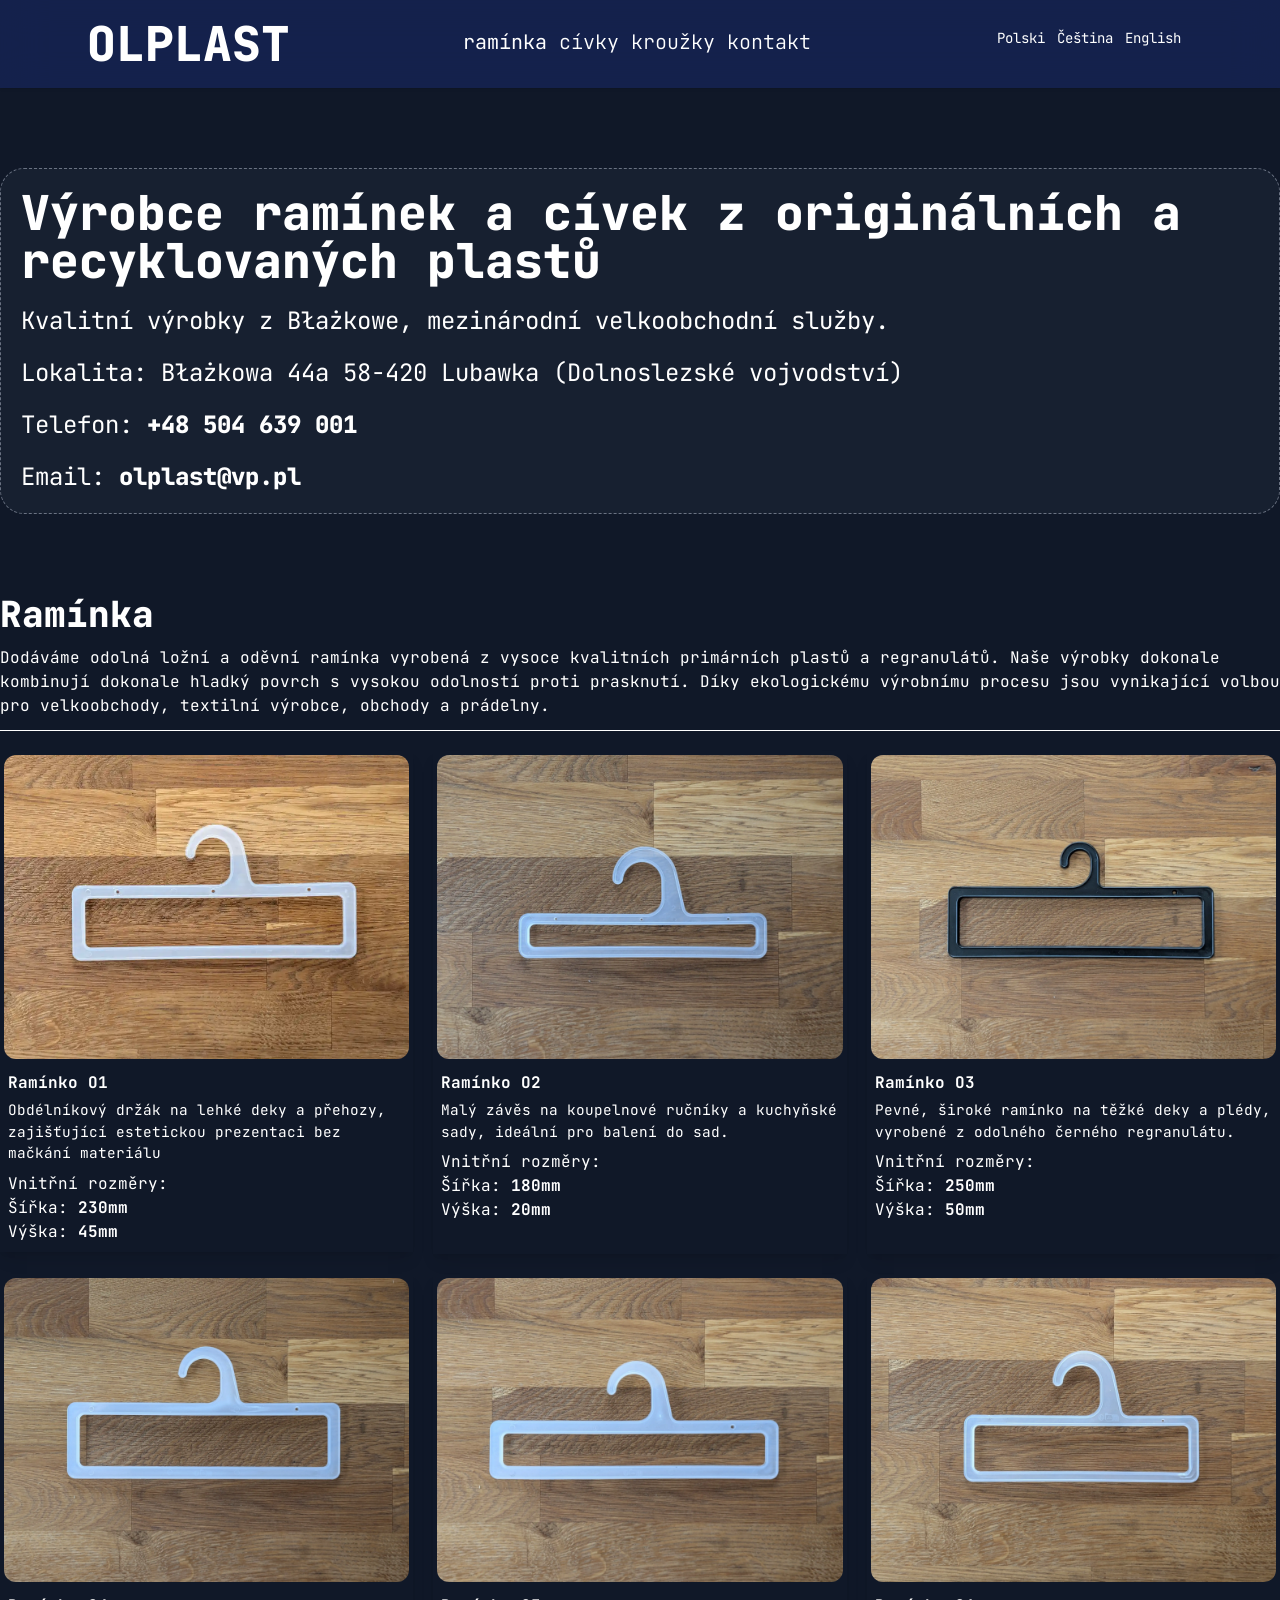
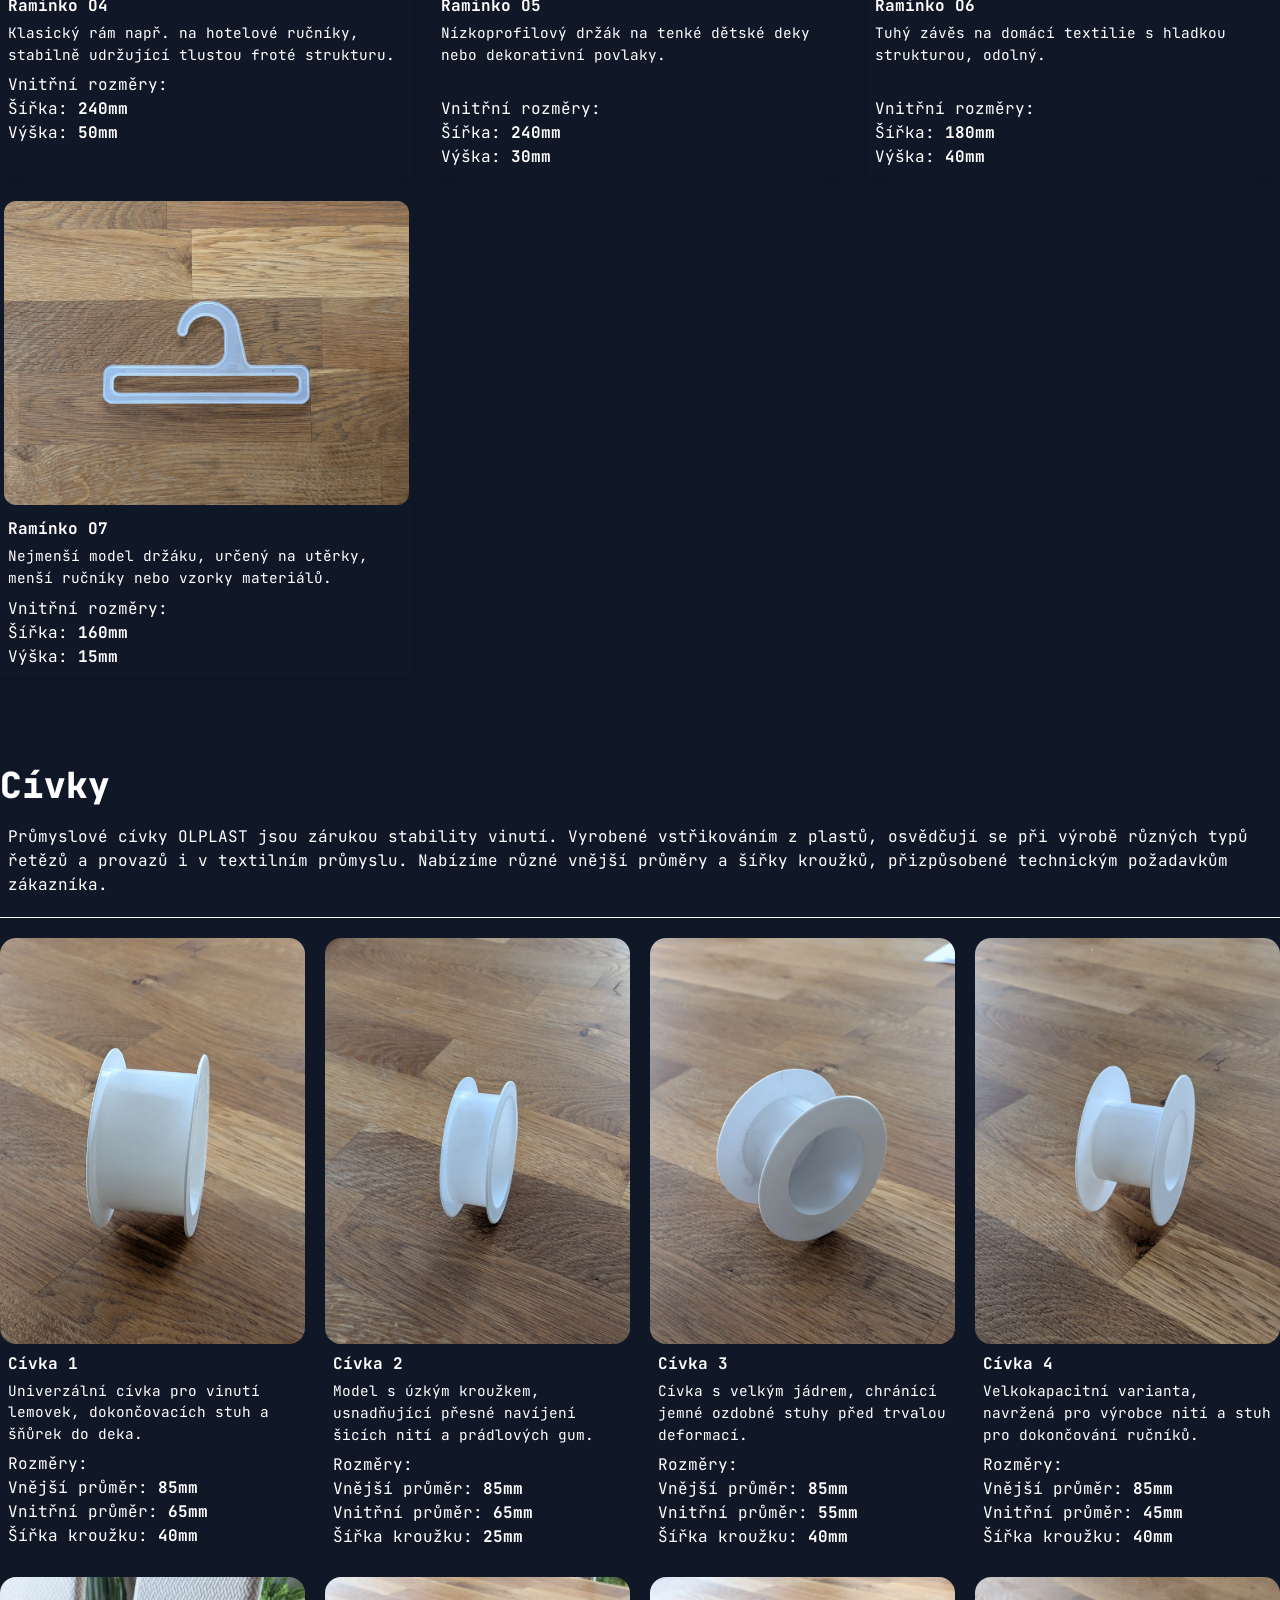
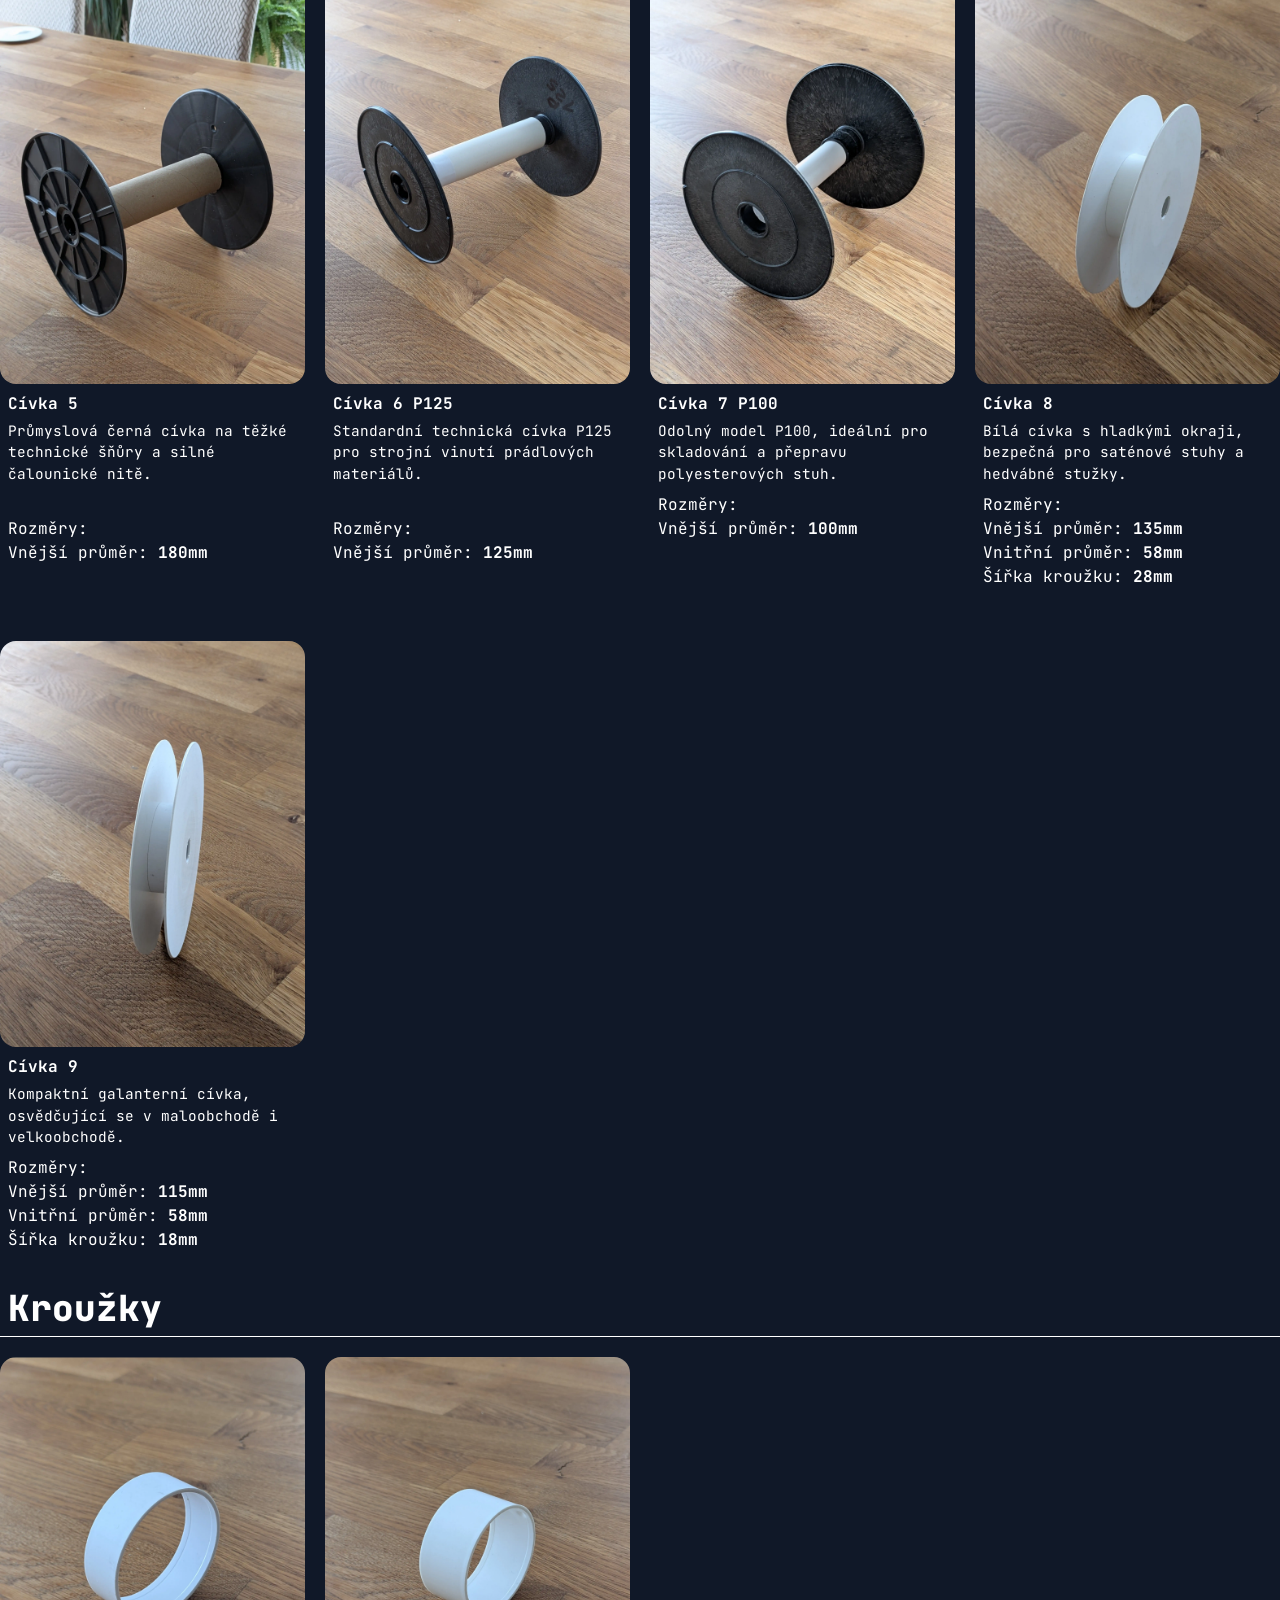
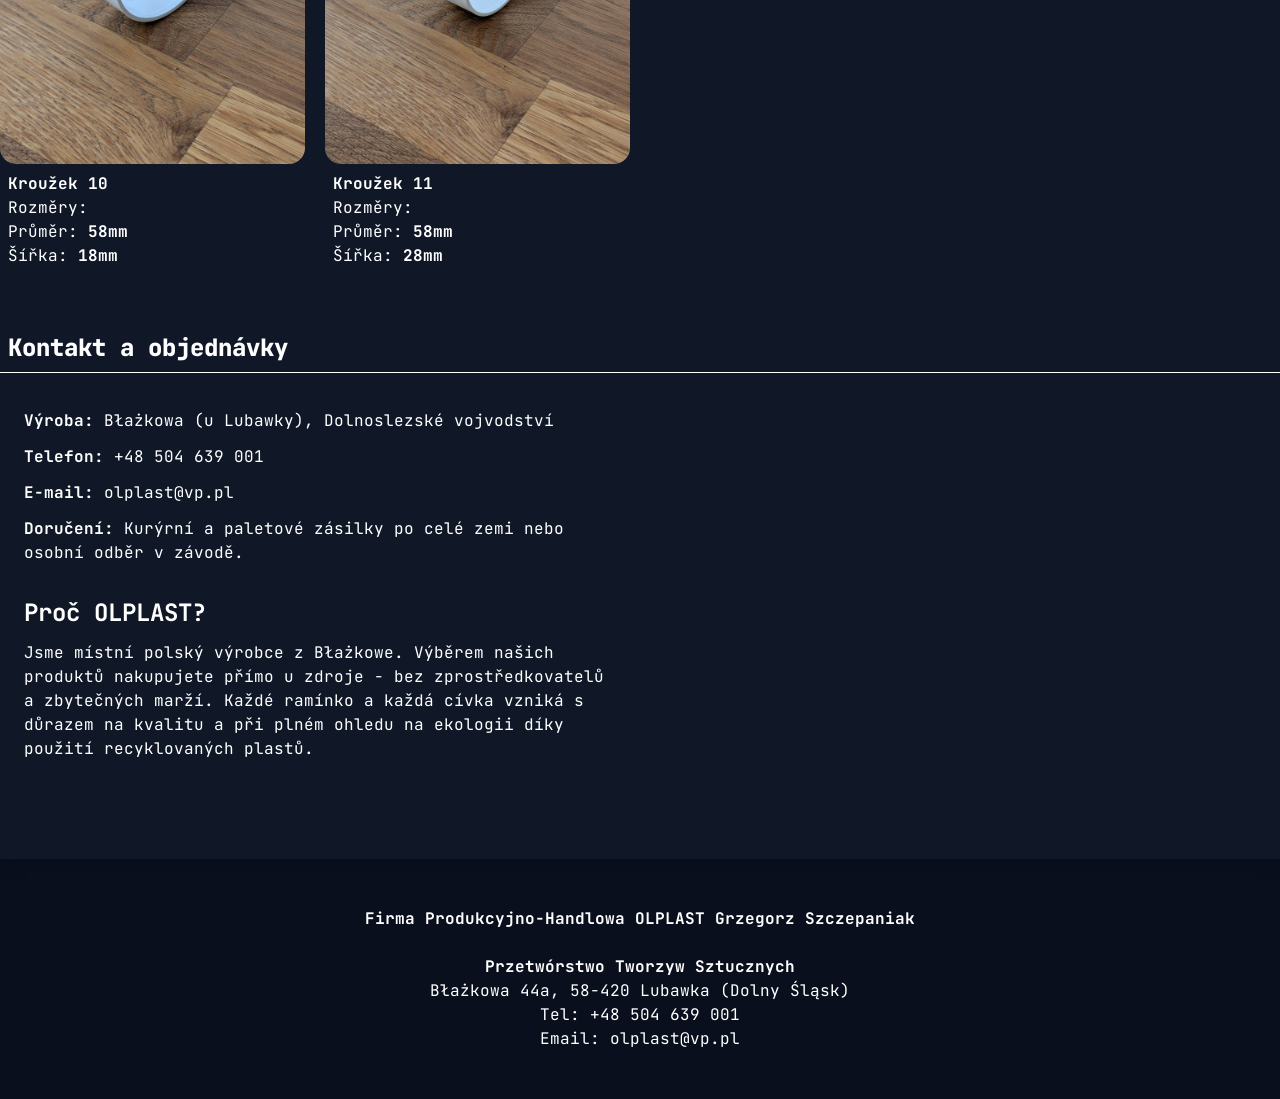
==== index_cz.html @ 8b29a461 "multilingual and redesigned index.html" ====
<!DOCTYPE html>
<html lang="cs">
<head>
    <meta charset="UTF-8">
    <meta name="viewport" content="width=device-width, initial-scale=1.0">
    <title>Výrobce ramínek a cívek - Dolní Slezsko</title>
    <link rel="icon" type="image/x-icon" href="/static/favicon.png">
    <meta name="description"
          content="Výroba ramínek a cívek z recyklovaných plastů. Závod v Błażkowé u Lubawky. Kontakt: +48 504 639 001.">
    <link rel="stylesheet" href="/output.css">
    <link rel="canonical" href="https://olplast-produkcja.pl/">
    <link rel="preconnect" href="https://fonts.googleapis.com">
    <link rel="preconnect" href="https://fonts.gstatic.com" crossorigin>
    <link rel="preconnect" href="https://fonts.googleapis.com">
    <link rel="preconnect" href="https://fonts.gstatic.com" crossorigin>
    <link href="https://fonts.googleapis.com/css2?family=JetBrains+Mono:ital,wght@0,100..800;1,100..800&display=swap" rel="stylesheet">
    <style>
        html {
            scroll-behavior: smooth;
        }
    </style>
</head>
<body class="bg-gray-900 text-white" style="font-family: 'JetBrains Mono'">

<nav class="sticky top-0 shadow bg-blue-950/80 backdrop-blur-xl px-4 sm:px-0">
    <div class="container flex flex-wrap sm:w-vw-80 mx-auto py-5 justify-start sm:justify-around">
        <a class="text-5xl font-extrabold" href="#">OLPLAST</a>
        <ul class="flex text-xl items-bottom mt-2">
            <li class="me-3">
                <a class=" text-xl hover:font-bold ease-in-out duration-300" href="#wieszaki">ramínka</a>
            </li>
            <li class="me-3">
                <a class="font-light text-xl hover:font-bold ease-in-out duration-300" href="#szpule">cívky</a>
            </li>
            <li class="me-3">
                <a class="font-light text-xl hover:font-bold ease-in-out duration-300" href="#ringi">kroužky</a>
            </li>
            <li class="me-3">
                <a class="font-light text2xl hover:font-bold ease-in-out duration-300" href="#kontakt">kontakt</a>
            </li>
        </ul>
        <ul class="flex text-sm mt-2">
            <li class="me-3">
                <a href="index.html">Polski</a>
            </li>
            <li class="me-3">
                <a href="index_cz.html">Čeština</a>
            </li>
            <li class="me-3">
                <a href="index_en.html">English</a>
            </li>
        </ul>
    </div>
</nav>
<div class="container w-vw-80 mx-auto px-4 sm:px-0">
    <div class="my-20 p-5 rounded-3xl bg-gray-800/50 border border-dashed border-gray-500">
        <header class="text-start">
            <h1 class="font-extrabold text-5xl">
                Výrobce ramínek a cívek z originálních a recyklovaných plastů
            </h1>
            <p class="mt-5 text-2xl">Kvalitní výrobky z Błażkowe, mezinárodní velkoobchodní služby.</p>
            <p class="mt-5 text-2xl">Lokalita: Błażkowa 44a 58-420 Lubawka (Dolnoslezské vojvodství)</p>
            <p class="mt-5 text-2xl">Telefon: <span class="font-extrabold">+48 504 639 001</span>  </p>
            <p class="mt-5 text-2xl">Email: <span class="font-extrabold">olplast@vp.pl</span> </p>
        </header>
    </div>

    <div class="my-5 grid gap-3">
        <h2 id="wieszaki" class="text-4xl font-extrabold"><b>Ramínka</b></h2>
        <p class="text-l">Dodáváme odolná ložní a oděvní ramínka vyrobená z vysoce kvalitních primárních plastů a regranulátů. Naše výrobky dokonale kombinují dokonale hladký povrch s vysokou odolností proti prasknutí. Díky ekologickému výrobnímu procesu jsou vynikající volbou pro velkoobchody, textilní výrobce, obchody a prádelny.</p>
        <hr>
    </div>

    <div class="grid grid-cols-1 sm:grid-cols-3 gap-5">
        <div class="col-span-1">
            <div class="card shadow-lg">
                <div class="card-body">
                    <img src="static/o1.webp" class="rounded-2xl p-1" alt="Plastové ramínko O1 - výrobce OLPLAST"
                         style="width: 100%;">
                    <div class="p-2">
                        <b class="fs-3">Ramínko O1</b>
                        <p class="mt-1 mb-2 text-secondary" style="font-size: 0.9rem;">Obdélníkový držák na lehké deky a přehozy, zajišťující estetickou prezentaci bez mačkání materiálu</p>
                        <p>
                            Vnitřní rozměry:<br>
                            Šířka: <b>230mm</b><br>
                            Výška: <b>45mm</b>
                        </p>
                    </div>
                </div>
            </div>
        </div>

        <div class="card shadow-lg col-span-1">
            <div class="card-body">
                <img src="static/o2.webp" class="rounded-2xl p-1" alt="Plastové ramínko O2 - výrobce OLPLAST"
                     style="width: 100%;">
                <div class="p-2">
                    <b class="fs-3">Ramínko O2</b>
                    <p class="mt-1 mb-2 text-secondary" style="font-size: 0.9rem;">Malý závěs na koupelnové ručníky a kuchyňské sady, ideální pro balení do sad.</p>
                    <p>
                        Vnitřní rozměry:<br>
                        Šířka: <b>180mm</b><br>
                        Výška: <b>20mm</b>
                    </p>
                </div>
            </div>
        </div>

        <div class="card shadow-lg col-span-1">
            <div class="card-body">
                <img src="static/o3.webp" class="rounded-2xl p-1" alt="Plastové ramínko O3 - výrobce OLPLAST"
                     style="width: 100%;">
                <div class="p-2">
                    <b class="fs-3">Ramínko O3</b>
                    <p class="mt-1 mb-2 text-secondary" style="font-size: 0.9rem;">Pevné, široké ramínko na těžké deky a plédy, vyrobené z odolného černého regranulátu.</p>
                    <p>
                        Vnitřní rozměry:<br>
                        Šířka: <b>250mm</b><br>
                        Výška: <b>50mm</b><br>
                        <br>
                    </p>
                </div>
            </div>
        </div>

        <div class="card shadow-lg col-span-1">
            <div class="card-body">
                <img src="static/o4.webp" class="rounded-2xl p-1" alt="Plastové ramínko O4 - výrobce OLPLAST"
                     style="width: 100%;">
                <div class="p-2">
                    <b class="fs-3">Ramínko O4</b>
                    <p class="mt-1 mb-2 text-secondary" style="font-size: 0.9rem;">Klasický rám např. na hotelové ručníky, stabilně udržující tlustou froté strukturu.</p>
                    <p>
                        Vnitřní rozměry:<br>
                        Šířka: <b>240mm</b><br>
                        Výška: <b>50mm</b><br>
                        <br>
                    </p>
                </div>
            </div>
        </div>

        <div class="card shadow-lg col-span-1">
            <div class="card-body">
                <img src="static/o5.webp" class="rounded-2xl p-1" alt="Plastové ramínko O5 - výrobce OLPLAST"
                     style="width: 100%;">
                <div class="p-2">
                    <b class="fs-3">Ramínko O5</b>
                    <p class="mt-1 mb-2 text-secondary" style="font-size: 0.9rem;">Nízkoprofilový držák na tenké dětské deky nebo dekorativní povlaky.</p> <br>
                    <p>
                        Vnitřní rozměry:<br>
                        Šířka: <b>240mm</b><br>
                        Výška: <b>30mm</b>
                    </p>
                </div>
            </div>
        </div>

        <div class="card shadow-lg col-span-1">
            <div class="card-body">
                <img src="static/o6.webp" class="rounded-2xl p-1" alt="Plastové ramínko O6 - výrobce OLPLAST"
                     style="width: 100%;">
                <div class="p-2">
                    <b class="fs-3">Ramínko O6</b>
                    <p class="mt-1 mb-2 text-secondary" style="font-size: 0.9rem;">Tuhý závěs na domácí textilie s hladkou strukturou, odolný.</p> <br>
                    <p>
                        Vnitřní rozměry:<br>
                        Šířka: <b>180mm</b><br>
                        Výška: <b>40mm</b>
                    </p>
                </div>
            </div>
        </div>

        <div class="card shadow-lg col-span-1">
            <div class="card-body">
                <img src="static/o7.webp" class="rounded-2xl p-1" alt="Plastové ramínko O7 - výrobce OLPLAST"
                     style="width: 100%;">
                <div class="p-2">
                    <b class="fs-3">Ramínko O7</b>
                    <p class="mt-1 mb-2 text-secondary" style="font-size: 0.9rem;">Nejmenší model držáku, určený na utěrky, menší ručníky nebo vzorky materiálů. <br></p>
                    <p>
                        Vnitřní rozměry:<br>
                        Šířka: <b>160mm</b><br>
                        Výška: <b>15mm</b>
                    </p>
                </div>
            </div>
        </div>
    </div>

    <div class="mt-22 grid gap-3">
        <h2 id="szpule" class="text-4xl font-extrabold"><b>Cívky</b></h2>
        <p class="p-2 fs-5">Průmyslové cívky OLPLAST jsou zárukou stability vinutí. Vyrobené vstřikováním z plastů, osvědčují se při výrobě různých typů řetězů a provazů i v textilním průmyslu. Nabízíme různé vnější průměry a šířky kroužků, přizpůsobené technickým požadavkům zákazníka.</p>
        <hr>
    </div>

    <div class="grid gap-5 grid-cols-1 sm:grid-cols-4 mt-5">

        <div class="col-span-1">
            <div class="card">
                <div class="card-body">
                    <div class="flex rounded-2xl overflow-scroll">

                        <img src="static/sz11.webp"
                             alt="Průmyslová plastová cívka 65mm - Dolní Slezsko">

                        <img src="static/sz12.webp"
                             alt="Průmyslová plastová cívka 65mm - Dolní Slezsko">

                    </div>
                    <div class="p-2">
                        <b class="fs-3">Cívka 1</b>
                        <p class="mt-1 mb-2 text-secondary" style="font-size: 0.9rem;">Univerzální cívka pro vinutí lemovek, dokončovacích stuh a šňůrek do deka. <br></p>
                        <p>
                            Rozměry:<br>
                            Vnější průměr: <b>85mm</b><br>
                            Vnitřní průměr: <b>65mm</b><br>
                            Šířka kroužku: <b>40mm</b>
                        </p>
                    </div>
                </div>
            </div>
        </div>
        <div class="col-span-1">
            <div class="card">
                <div class="flex overflow-scroll rounded-2xl">
                    <img src="static/sz21.webp"
                         alt="Průmyslová plastová cívka 65mm - Dolní Slezsko">

                    <img src="static/sz22.webp"
                         alt="Průmyslová plastová cívka 65mm - Dolní Slezsko">
                </div>
                <div class="p-2">
                    <b class="fs-3">Cívka 2</b>
                    <p class="mt-1 mb-2 text-secondary" style="font-size: 0.9rem;">Model s úzkým kroužkem, usnadňující přesné navíjení šicích nití a prádlových gum. <br></p>
                    <p>
                        Rozměry:<br>
                        Vnější průměr: <b>85mm</b><br>
                        Vnitřní průměr: <b>65mm</b><br>
                        Šířka kroužku: <b>25mm</b>
                    </p>
                </div>
            </div>
        </div>
        <div class="col-span-1">
            <div class="flex rounded-2xl overflow-scroll">
                <img src="static/sz31.webp"
                     alt="Průmyslová plastová cívka 55mm - Dolní Slezsko">

                <img src="static/sz32.webp"
                     alt="Průmyslová plastová cívka 55mm - Dolní Slezsko">
            </div>
            <div class="p-2">
                <b class="fs-3">Cívka 3</b>
                <p class="mt-1 mb-2 text-secondary" style="font-size: 0.9rem;">Cívka s velkým jádrem, chránící jemné ozdobné stuhy před trvalou deformací. <br></p>
                <p>
                    Rozměry:<br>
                    Vnější průměr: <b>85mm</b><br>
                    Vnitřní průměr: <b>55mm</b><br>
                    Šířka kroužku: <b>40mm</b>
                </p>
            </div>
        </div>
        <div class="col-span-1">
            <div class="flex overflow-hidden rounded-2xl">
                <img src="static/sz41.webp"
                     alt="Průmyslová plastová cívka 45mm - Dolní Slezsko">

                <img src="static/sz42.webp"
                     alt="Průmyslová plastová cívka 45mm - Dolní Slezsko">
            </div>

            <div class="p-2">
                <b class="fs-3">Cívka 4</b>
                <p class="mt-1 mb-2 text-secondary" style="font-size: 0.9rem;">Velkokapacitní varianta, navržená pro výrobce nití a stuh pro dokončování ručníků.</p>
                <p>
                    Rozměry:<br>
                    Vnější průměr: <b>85mm</b><br>
                    Vnitřní průměr: <b>45mm</b><br>
                    Šířka kroužku: <b>40mm</b>
                </p>
            </div>
        </div>
        <div class="col-span-1">
            <div class="flex overflow-scroll rounded-2xl">
                <img src="static/sz51.webp" class="d-block w-100 rounded-2"
                     alt="Průmyslová plastová cívka 180mm - Dolní Slezsko">

                <img src="static/sz52.webp" class="d-block w-100 rounded-2"
                     alt="Průmyslová plastová cívka 180mm - Dolní Slezsko">
            </div>

            <div class="p-2">
                <b class="fs-3">Cívka 5</b>
                <p class="mt-1 mb-2 text-secondary" style="font-size: 0.9rem;">Průmyslová černá cívka na těžké technické šňůry a silné čalounické nitě. <br></p> <br>
                <p>
                    Rozměry:<br>
                    Vnější průměr: <b>180mm</b><br>
                    <br><br>
                </p>
            </div>
        </div>
        <div class="col-span-1">
            <div class="flex overflow-hidden rounded-2xl">
                <img src="static/sz61.webp" class="d-block w-100 rounded-2"
                     alt="Průmyslová plastová cívka 125mm - Dolní Slezsko">

                <img src="static/sz62.webp" class="d-block w-100 rounded-2"
                     alt="Průmyslová plastová cívka 125mm - Dolní Slezsko">
            </div>

            <div class="p-2">
                <b class="fs-3">Cívka 6 P125</b>
                <p class="mt-1 mb-2 text-secondary" style="font-size: 0.9rem;">Standardní technická cívka P125 pro strojní vinutí prádlových materiálů. <br></p> <br>
                <p>
                    Rozměry:<br>
                    Vnější průměr: <b>125mm</b><br>
                    <br><br>
                </p>
            </div>
        </div>
        <div class="col-span-1">


            <div class="flex overflow-scroll rounded-2xl">
                <img src="static/sz71.webp" class="d-block w-100 rounded-2"
                     alt="Průmyslová plastová cívka 100mm - Dolní Slezsko">

                <img src="static/sz72.webp" class="d-block w-100 rounded-2"
                     alt="Průmyslová plastová cívka 100mm - Dolní Slezsko">
            </div>

            <div class="p-2">
                <b class="fs-3">Cívka 7 P100</b>
                <p class="mt-1 mb-2 text-secondary" style="font-size: 0.9rem;">Odolný model P100, ideální pro skladování a přepravu polyesterových stuh. <br></p>
                <p>
                    Rozměry:<br>
                    Vnější průměr: <b>100mm</b><br>
                    <br><br>
                </p>
            </div>
        </div>
        <div class="col-span-1">
            <div class="flex overflow-scroll rounded-2xl">
                <img src="static/sz81.webp" class="d-block w-100 rounded-2"
                     alt="Průmyslová plastová cívka 58mm - Dolní Slezsko">

                <img src="static/sz82.webp" class="d-block w-100 rounded-2"
                     alt="Průmyslová plastová cívka 58mm - Dolní Slezsko">
            </div>
            <div class="p-2">
                <b class="fs-3">Cívka 8</b>
                <p class="mt-1 mb-2 text-secondary" style="font-size: 0.9rem;">Bílá cívka s hladkými okraji, bezpečná pro saténové stuhy a hedvábné stužky. <br></p>
                <p>
                    Rozměry:<br>
                    Vnější průměr: <b>135mm</b><br>
                    Vnitřní průměr: <b>58mm</b><br>
                    Šířka kroužku: <b>28mm</b>
                </p>
            </div>
        </div>
        <div class="col-span-1">
            <div class="flex overflow-scroll rounded-2xl">
                <img src="static/sz91.webp"
                     alt="Průmyslová plastová cívka 58mm - Dolní Slezsko">
                <img src="static/sz92.webp"
                     alt="Průmyslová plastová cívka 58mm - Dolní Slezsko">
            </div>
            <div class="p-2">
                <b class="fs-3">Cívka 9</b>
                <p class="mt-1 mb-2 text-secondary" style="font-size: 0.9rem;">Kompaktní galanterní cívka, osvědčující se v maloobchodě i velkoobchodě. <br></p>
                <p>
                    Rozměry:<br>
                    Vnější průměr: <b>115mm</b><br>
                    Vnitřní průměr: <b>58mm</b><br>
                    Šířka kroužku: <b>18mm</b>
                </p>
            </div>
        </div>
    </div>


    <div>
        <h2 id="ringi" class="mt-5 text-4xl font-bold p-2"><b>Kroužky</b></h2>
        <hr>
    </div>
    <div class="grid grid-cols-1 sm:grid-cols-4 gap-5 mt-5">
        <div class="col-span-1">

            <div class="flex overflow-scroll rounded-2xl">
                <img src="static/r101.webp" class="d-block w-100 rounded-2"
                     alt="Kroužek na cívku 58mm - OLPLAST">

                <img src="static/r102.webp" class="d-block w-100 rounded-2"
                     alt="Kroužek na cívku 58mm - OLPLAST">
            </div>
            <div class="p-2">
                <b class="fs-3">Kroužek 10</b>
                <p>
                    Rozměry:<br>
                    Průměr: <b>58mm</b><br>
                    Šířka: <b>18mm</b><br>
                </p>
            </div>

        </div>
        <div class="col-span-1">
            <div class="flex overflow-scroll rounded-2xl">
                <img src="static/r111.webp" class="d-block w-100 rounded-2"
                     alt="Kroužek na cívku 58mm - OLPLAST">

                <img src="static/r112.webp" class="d-block w-100 rounded-2"
                     alt="Kroužek na cívku 58mm - OLPLAST">
            </div>

            <div class="p-2">
                <b class="fs-3">Kroužek 11</b>
                <p>
                    Rozměry:<br>
                    Průměr: <b>58mm</b><br>
                    Šířka: <b>28mm</b><br>
                </p>
            </div>
        </div>
    </div>
</div>

</div>

</div>
</div>
<div class="container w-vw-80 mx-auto px-4 sm:px-0">
    <h2 id="kontakt" class="font-bold text-2xl p-2 mt-12"><b>Kontakt a objednávky</b></h2>
    <hr>
    <div class="card shadow-lg rounded-4 mt-3">
        <div class="card-body">
            <div class="grid grid-cols-2">
                <div class="col-span-2 sm:col-span-1 p-3">
                    <div id="kontakt" class="p-3 rounded grid gap-3">
                        <p><b>Výroba:</b> Błażkowa (u Lubawky), Dolnoslezské vojvodství</p>
                        <p><b>Telefon:</b> +48 504 639 001</p>
                        <p><b>E-mail:</b> olplast@vp.pl</p>
                        <p><b>Doručení:</b> Kurýrní a paletové zásilky po celé zemi nebo osobní odběr v závodě.</p>

                        <h3 class="font-bold text-2xl mt-5">Proč OLPLAST?</h3>
                        <p>Jsme místní polský výrobce z Błażkowe. Výběrem našich produktů nakupujete přímo u zdroje - bez zprostředkovatelů a zbytečných marží. Každé ramínko a každá cívka vzniká s důrazem na kvalitu a při plném ohledu na ekologii díky použití recyklovaných plastů.</p>
                    </div>
                </div>
                <div class="justify-center col-span-2 sm:col-span-1 p-3">
                    <iframe class="rounded-3xl p-3" style="max-width: 100%;"
                            src="https://www.google.com/maps/embed?pb=!1m18!1m12!1m3!1d2524.772169781466!2d15.984154277324505!3d50.74271437164955!2m3!1f0!2f0!3f0!3m2!1i1024!2i768!4f13.1!3m3!1m2!1s0x470ef1cf06047cdf%3A0x966005f451457cb5!2sOlplast!5e0!3m2!1spl!2spl!4v1776193102967!5m2!1spl!2spl"
                            width="600" height="450" style="border:0;" allowfullscreen="" loading="lazy"
                            referrerpolicy="no-referrer-when-downgrade"></iframe>
                </div>
            </div>
        </div>
    </div>
</div>
<footer class="justify-content-center text-center p-12 bg-gray-950/50">
    <p><strong>Firma Produkcyjno-Handlowa OLPLAST Grzegorz Szczepaniak<br> <br>Przetwórstwo Tworzyw Sztucznych</strong>
    </p>
    <p>Błażkowa 44a, 58-420 Lubawka (Dolny Śląsk)</p>
    <p>Tel: +48 504 639 001</p>
    <p>Email: olplast@vp.pl</p>
</footer>
</div>
</div>

<script src="https://cdn.jsdelivr.net/npm/bootstrap@5.3.8/dist/js/bootstrap.bundle.min.js"
        integrity="sha384-FKyoEForCGlyvwx9Hj09JcYn3nv7wiPVlz7YYwJrWVcXK/BmnVDxM+D2scQbITxI"
        crossorigin="anonymous"></script>
</body>
</html>
---- output.css ----
/*! tailwindcss v4.3.3 | MIT License | https://tailwindcss.com */
@layer properties;
@layer theme, base, components, utilities;
@layer theme {
  :root, :host {
    --font-sans: -apple-system, BlinkMacSystemFont, "Segoe UI", Roboto, "Helvetica Neue",
      "Noto Sans", Arial, sans-serif, "Apple Color Emoji", "Segoe UI Emoji",
      "Segoe UI Symbol", "Noto Color Emoji";
    --font-mono: ui-monospace, SFMono-Regular, Menlo, Monaco, Consolas, "Liberation Mono",
      "Courier New", monospace;
    --color-green-500: oklch(72.3% 0.219 149.579);
    --color-emerald-500: oklch(69.6% 0.17 162.48);
    --color-emerald-900: oklch(37.8% 0.077 168.94);
    --color-teal-500: oklch(70.4% 0.14 182.503);
    --color-cyan-500: oklch(71.5% 0.143 215.221);
    --color-blue-600: oklch(54.6% 0.245 262.881);
    --color-blue-800: oklch(42.4% 0.199 265.638);
    --color-blue-900: oklch(37.9% 0.146 265.522);
    --color-blue-950: oklch(28.2% 0.091 267.935);
    --color-indigo-800: oklch(39.8% 0.195 277.366);
    --color-indigo-900: oklch(35.9% 0.144 278.697);
    --color-indigo-950: oklch(25.7% 0.09 281.288);
    --color-violet-900: oklch(38% 0.189 293.745);
    --color-gray-300: oklch(87.2% 0.01 258.338);
    --color-gray-400: oklch(70.7% 0.022 261.325);
    --color-gray-500: oklch(55.1% 0.027 264.364);
    --color-gray-600: oklch(44.6% 0.03 256.802);
    --color-gray-700: oklch(37.3% 0.034 259.733);
    --color-gray-800: oklch(27.8% 0.033 256.848);
    --color-gray-900: oklch(21% 0.034 264.665);
    --color-gray-950: oklch(13% 0.028 261.692);
    --color-black: #000;
    --color-white: #fff;
    --spacing: 0.25rem;
    --text-xs: 0.75rem;
    --text-xs--line-height: calc(1 / 0.75);
    --text-sm: 0.875rem;
    --text-sm--line-height: calc(1.25 / 0.875);
    --text-lg: 1.125rem;
    --text-lg--line-height: calc(1.75 / 1.125);
    --text-xl: 1.25rem;
    --text-xl--line-height: calc(1.75 / 1.25);
    --text-2xl: 1.5rem;
    --text-2xl--line-height: calc(2 / 1.5);
    --text-3xl: 1.875rem;
    --text-3xl--line-height: calc(2.25 / 1.875);
    --text-4xl: 2.25rem;
    --text-4xl--line-height: calc(2.5 / 2.25);
    --text-5xl: 3rem;
    --text-5xl--line-height: 1;
    --font-weight-thin: 100;
    --font-weight-light: 300;
    --font-weight-bold: 700;
    --font-weight-extrabold: 800;
    --radius-lg: 0.5rem;
    --radius-xl: 0.75rem;
    --radius-2xl: 1rem;
    --radius-3xl: 1.5rem;
    --ease-in-out: cubic-bezier(0.4, 0, 0.2, 1);
    --blur-xl: 24px;
    --default-font-family: var(--font-sans);
    --default-mono-font-family: var(--font-mono);
  }
}
@layer base {
  *, ::after, ::before, ::backdrop, ::file-selector-button {
    box-sizing: border-box;
    margin: 0;
    padding: 0;
    border: 0 solid;
  }
  html, :host {
    line-height: 1.5;
    -webkit-text-size-adjust: 100%;
    tab-size: 4;
    font-family: var(--default-font-family, -apple-system, BlinkMacSystemFont, "Segoe UI", Roboto, "Helvetica Neue", "Noto Sans", Arial, sans-serif, "Apple Color Emoji", "Segoe UI Emoji", "Segoe UI Symbol", "Noto Color Emoji");
    font-feature-settings: var(--default-font-feature-settings, normal);
    font-variation-settings: var(--default-font-variation-settings, normal);
    -webkit-tap-highlight-color: transparent;
  }
  hr {
    height: 0;
    color: inherit;
    border-top-width: 1px;
  }
  abbr:where([title]) {
    -webkit-text-decoration: underline dotted;
    text-decoration: underline dotted;
  }
  h1, h2, h3, h4, h5, h6 {
    font-size: inherit;
    font-weight: inherit;
  }
  a {
    color: inherit;
    -webkit-text-decoration: inherit;
    text-decoration: inherit;
  }
  b, strong {
    font-weight: bolder;
  }
  code, kbd, samp, pre {
    font-family: var(--default-mono-font-family, ui-monospace, SFMono-Regular, Menlo, Monaco, Consolas, "Liberation Mono", "Courier New", monospace);
    font-feature-settings: var(--default-mono-font-feature-settings, normal);
    font-variation-settings: var(--default-mono-font-variation-settings, normal);
    font-size: 1em;
  }
  small {
    font-size: 80%;
  }
  sub, sup {
    font-size: 75%;
    line-height: 0;
    position: relative;
    vertical-align: baseline;
  }
  sub {
    bottom: -0.25em;
  }
  sup {
    top: -0.5em;
  }
  table {
    text-indent: 0;
    border-color: inherit;
    border-collapse: collapse;
  }
  :-moz-focusring:where(:not(iframe)) {
    outline: auto;
  }
  progress {
    vertical-align: baseline;
  }
  summary {
    display: list-item;
  }
  ol, ul, menu {
    list-style: none;
  }
  img, svg, video, canvas, audio, iframe, embed, object {
    display: block;
    vertical-align: middle;
  }
  img, video {
    max-width: 100%;
    height: auto;
  }
  button, input, select, optgroup, textarea, ::file-selector-button {
    font: inherit;
    font-feature-settings: inherit;
    font-variation-settings: inherit;
    letter-spacing: inherit;
    color: inherit;
    border-radius: 0;
    background-color: transparent;
    opacity: 1;
  }
  :where(select:is([multiple], [size])) optgroup {
    font-weight: bolder;
  }
  :where(select:is([multiple], [size])) optgroup option {
    padding-inline-start: 20px;
  }
  ::file-selector-button {
    margin-inline-end: 4px;
  }
  ::placeholder {
    opacity: 1;
  }
  @supports (not (-webkit-appearance: -apple-pay-button))  or (contain-intrinsic-size: 1px) {
    ::placeholder {
      color: currentcolor;
      @supports (color: color-mix(in lab, red, red)) {
        color: color-mix(in oklab, currentcolor 50%, transparent);
      }
    }
  }
  textarea {
    resize: vertical;
  }
  ::-webkit-search-decoration {
    -webkit-appearance: none;
  }
  ::-webkit-date-and-time-value {
    min-height: 1lh;
    text-align: inherit;
  }
  ::-webkit-datetime-edit {
    display: inline-flex;
  }
  ::-webkit-datetime-edit-fields-wrapper {
    padding: 0;
  }
  ::-webkit-datetime-edit, ::-webkit-datetime-edit-year-field, ::-webkit-datetime-edit-month-field, ::-webkit-datetime-edit-day-field, ::-webkit-datetime-edit-hour-field, ::-webkit-datetime-edit-minute-field, ::-webkit-datetime-edit-second-field, ::-webkit-datetime-edit-millisecond-field, ::-webkit-datetime-edit-meridiem-field {
    padding-block: 0;
  }
  ::-webkit-calendar-picker-indicator {
    line-height: 1;
  }
  :-moz-ui-invalid {
    box-shadow: none;
  }
  button, input:where([type="button"], [type="reset"], [type="submit"]), ::file-selector-button {
    appearance: button;
  }
  ::-webkit-inner-spin-button, ::-webkit-outer-spin-button {
    height: auto;
  }
  [hidden]:where(:not([hidden="until-found"])) {
    display: none !important;
  }
}
@layer utilities {
  .static {
    position: static;
  }
  .sticky {
    position: sticky;
  }
  .top-0 {
    top: 0px;
  }
  .z-50 {
    z-index: 50;
  }
  .col-span-1 {
    grid-column: span 1 / span 1;
  }
  .col-span-2 {
    grid-column: span 2 / span 2;
  }
  .container {
    width: 100%;
    @media (width >= 40rem) {
      max-width: 40rem;
    }
    @media (width >= 48rem) {
      max-width: 48rem;
    }
    @media (width >= 64rem) {
      max-width: 64rem;
    }
    @media (width >= 80rem) {
      max-width: 80rem;
    }
    @media (width >= 96rem) {
      max-width: 96rem;
    }
  }
  .m-5 {
    margin: calc(var(--spacing) * 5);
  }
  .mx-auto {
    margin-inline: auto;
  }
  .my-5 {
    margin-block: calc(var(--spacing) * 5);
  }
  .my-20 {
    margin-block: calc(var(--spacing) * 20);
  }
  .my-28 {
    margin-block: calc(var(--spacing) * 28);
  }
  .my-32 {
    margin-block: calc(var(--spacing) * 32);
  }
  .me-3 {
    margin-inline-end: calc(var(--spacing) * 3);
  }
  .mt-1 {
    margin-top: var(--spacing);
  }
  .mt-2 {
    margin-top: calc(var(--spacing) * 2);
  }
  .mt-3 {
    margin-top: calc(var(--spacing) * 3);
  }
  .mt-5 {
    margin-top: calc(var(--spacing) * 5);
  }
  .mt-12 {
    margin-top: calc(var(--spacing) * 12);
  }
  .mt-16 {
    margin-top: calc(var(--spacing) * 16);
  }
  .mt-20 {
    margin-top: calc(var(--spacing) * 20);
  }
  .mt-22 {
    margin-top: calc(var(--spacing) * 22);
  }
  .mb-2 {
    margin-bottom: calc(var(--spacing) * 2);
  }
  .contents {
    display: contents;
  }
  .flex {
    display: flex;
  }
  .grid {
    display: grid;
  }
  .w-1\/2 {
    width: calc(1 / 2 * 100%);
  }
  .w-100 {
    width: calc(var(--spacing) * 100);
  }
  .w-full {
    width: 100%;
  }
  .grid-cols-1 {
    grid-template-columns: repeat(1, minmax(0, 1fr));
  }
  .grid-cols-2 {
    grid-template-columns: repeat(2, minmax(0, 1fr));
  }
  .flex-wrap {
    flex-wrap: wrap;
  }
  .items-center {
    align-items: center;
  }
  .justify-around {
    justify-content: space-around;
  }
  .justify-center {
    justify-content: center;
  }
  .justify-start {
    justify-content: flex-start;
  }
  .gap-2 {
    gap: calc(var(--spacing) * 2);
  }
  .gap-3 {
    gap: calc(var(--spacing) * 3);
  }
  .gap-4 {
    gap: calc(var(--spacing) * 4);
  }
  .gap-5 {
    gap: calc(var(--spacing) * 5);
  }
  .gap-6 {
    gap: calc(var(--spacing) * 6);
  }
  .overflow-hidden {
    overflow: hidden;
  }
  .overflow-scroll {
    overflow: scroll;
  }
  .overflow-x-auto {
    overflow-x: auto;
  }
  .rounded {
    border-radius: 0.25rem;
  }
  .rounded-2xl {
    border-radius: var(--radius-2xl);
  }
  .rounded-3xl {
    border-radius: var(--radius-3xl);
  }
  .rounded-lg {
    border-radius: var(--radius-lg);
  }
  .rounded-xl {
    border-radius: var(--radius-xl);
  }
  .border {
    border-style: var(--tw-border-style);
    border-width: 1px;
  }
  .border-dashed {
    --tw-border-style: dashed;
    border-style: dashed;
  }
  .border-blue-600 {
    border-color: var(--color-blue-600);
  }
  .border-blue-900 {
    border-color: var(--color-blue-900);
  }
  .border-gray-500 {
    border-color: var(--color-gray-500);
  }
  .border-gray-700 {
    border-color: var(--color-gray-700);
  }
  .bg-blue-950\/80 {
    background-color: color-mix(in srgb, oklch(28.2% 0.091 267.935) 80%, transparent);
    @supports (color: color-mix(in lab, red, red)) {
      background-color: color-mix(in oklab, var(--color-blue-950) 80%, transparent);
    }
  }
  .bg-gray-800 {
    background-color: var(--color-gray-800);
  }
  .bg-gray-800\/50 {
    background-color: color-mix(in srgb, oklch(27.8% 0.033 256.848) 50%, transparent);
    @supports (color: color-mix(in lab, red, red)) {
      background-color: color-mix(in oklab, var(--color-gray-800) 50%, transparent);
    }
  }
  .bg-gray-900 {
    background-color: var(--color-gray-900);
  }
  .bg-gray-950 {
    background-color: var(--color-gray-950);
  }
  .bg-gray-950\/50 {
    background-color: color-mix(in srgb, oklch(13% 0.028 261.692) 50%, transparent);
    @supports (color: color-mix(in lab, red, red)) {
      background-color: color-mix(in oklab, var(--color-gray-950) 50%, transparent);
    }
  }
  .bg-gradient-to-b {
    --tw-gradient-position: to bottom in oklab;
    background-image: linear-gradient(var(--tw-gradient-stops));
  }
  .bg-gradient-to-bl {
    --tw-gradient-position: to bottom left in oklab;
    background-image: linear-gradient(var(--tw-gradient-stops));
  }
  .bg-gradient-to-br {
    --tw-gradient-position: to bottom right in oklab;
    background-image: linear-gradient(var(--tw-gradient-stops));
  }
  .bg-gradient-to-l {
    --tw-gradient-position: to left in oklab;
    background-image: linear-gradient(var(--tw-gradient-stops));
  }
  .bg-gradient-to-r {
    --tw-gradient-position: to right in oklab;
    background-image: linear-gradient(var(--tw-gradient-stops));
  }
  .bg-gradient-to-tr {
    --tw-gradient-position: to top right in oklab;
    background-image: linear-gradient(var(--tw-gradient-stops));
  }
  .from-\[\#0d0b32\] {
    --tw-gradient-from: #0d0b32;
    --tw-gradient-stops: var(--tw-gradient-via-stops, var(--tw-gradient-position), var(--tw-gradient-from) var(--tw-gradient-from-position), var(--tw-gradient-to) var(--tw-gradient-to-position));
  }
  .from-\[\#023628\] {
    --tw-gradient-from: #023628;
    --tw-gradient-stops: var(--tw-gradient-via-stops, var(--tw-gradient-position), var(--tw-gradient-from) var(--tw-gradient-from-position), var(--tw-gradient-to) var(--tw-gradient-to-position));
  }
  .from-\[\#031327\] {
    --tw-gradient-from: #031327;
    --tw-gradient-stops: var(--tw-gradient-via-stops, var(--tw-gradient-position), var(--tw-gradient-from) var(--tw-gradient-from-position), var(--tw-gradient-to) var(--tw-gradient-to-position));
  }
  .from-blue-600 {
    --tw-gradient-from: var(--color-blue-600);
    --tw-gradient-stops: var(--tw-gradient-via-stops, var(--tw-gradient-position), var(--tw-gradient-from) var(--tw-gradient-from-position), var(--tw-gradient-to) var(--tw-gradient-to-position));
  }
  .from-emerald-900 {
    --tw-gradient-from: var(--color-emerald-900);
    --tw-gradient-stops: var(--tw-gradient-via-stops, var(--tw-gradient-position), var(--tw-gradient-from) var(--tw-gradient-from-position), var(--tw-gradient-to) var(--tw-gradient-to-position));
  }
  .from-gray-700 {
    --tw-gradient-from: var(--color-gray-700);
    --tw-gradient-stops: var(--tw-gradient-via-stops, var(--tw-gradient-position), var(--tw-gradient-from) var(--tw-gradient-from-position), var(--tw-gradient-to) var(--tw-gradient-to-position));
  }
  .from-green-500 {
    --tw-gradient-from: var(--color-green-500);
    --tw-gradient-stops: var(--tw-gradient-via-stops, var(--tw-gradient-position), var(--tw-gradient-from) var(--tw-gradient-from-position), var(--tw-gradient-to) var(--tw-gradient-to-position));
  }
  .from-indigo-950 {
    --tw-gradient-from: var(--color-indigo-950);
    --tw-gradient-stops: var(--tw-gradient-via-stops, var(--tw-gradient-position), var(--tw-gradient-from) var(--tw-gradient-from-position), var(--tw-gradient-to) var(--tw-gradient-to-position));
  }
  .via-\[\#2b2966\] {
    --tw-gradient-via: #2b2966;
    --tw-gradient-via-stops: var(--tw-gradient-position), var(--tw-gradient-from) var(--tw-gradient-from-position), var(--tw-gradient-via) var(--tw-gradient-via-position), var(--tw-gradient-to) var(--tw-gradient-to-position);
    --tw-gradient-stops: var(--tw-gradient-via-stops);
  }
  .via-gray-500 {
    --tw-gradient-via: var(--color-gray-500);
    --tw-gradient-via-stops: var(--tw-gradient-position), var(--tw-gradient-from) var(--tw-gradient-from-position), var(--tw-gradient-via) var(--tw-gradient-via-position), var(--tw-gradient-to) var(--tw-gradient-to-position);
    --tw-gradient-stops: var(--tw-gradient-via-stops);
  }
  .via-indigo-900 {
    --tw-gradient-via: var(--color-indigo-900);
    --tw-gradient-via-stops: var(--tw-gradient-position), var(--tw-gradient-from) var(--tw-gradient-from-position), var(--tw-gradient-via) var(--tw-gradient-via-position), var(--tw-gradient-to) var(--tw-gradient-to-position);
    --tw-gradient-stops: var(--tw-gradient-via-stops);
  }
  .via-teal-500 {
    --tw-gradient-via: var(--color-teal-500);
    --tw-gradient-via-stops: var(--tw-gradient-position), var(--tw-gradient-from) var(--tw-gradient-from-position), var(--tw-gradient-via) var(--tw-gradient-via-position), var(--tw-gradient-to) var(--tw-gradient-to-position);
    --tw-gradient-stops: var(--tw-gradient-via-stops);
  }
  .to-\[\#0b021a\] {
    --tw-gradient-to: #0b021a;
    --tw-gradient-stops: var(--tw-gradient-via-stops, var(--tw-gradient-position), var(--tw-gradient-from) var(--tw-gradient-from-position), var(--tw-gradient-to) var(--tw-gradient-to-position));
  }
  .to-\[\#0f8860\] {
    --tw-gradient-to: #0f8860;
    --tw-gradient-stops: var(--tw-gradient-via-stops, var(--tw-gradient-position), var(--tw-gradient-from) var(--tw-gradient-from-position), var(--tw-gradient-to) var(--tw-gradient-to-position));
  }
  .to-cyan-500 {
    --tw-gradient-to: var(--color-cyan-500);
    --tw-gradient-stops: var(--tw-gradient-via-stops, var(--tw-gradient-position), var(--tw-gradient-from) var(--tw-gradient-from-position), var(--tw-gradient-to) var(--tw-gradient-to-position));
  }
  .to-emerald-500 {
    --tw-gradient-to: var(--color-emerald-500);
    --tw-gradient-stops: var(--tw-gradient-via-stops, var(--tw-gradient-position), var(--tw-gradient-from) var(--tw-gradient-from-position), var(--tw-gradient-to) var(--tw-gradient-to-position));
  }
  .to-gray-400 {
    --tw-gradient-to: var(--color-gray-400);
    --tw-gradient-stops: var(--tw-gradient-via-stops, var(--tw-gradient-position), var(--tw-gradient-from) var(--tw-gradient-from-position), var(--tw-gradient-to) var(--tw-gradient-to-position));
  }
  .to-indigo-800 {
    --tw-gradient-to: var(--color-indigo-800);
    --tw-gradient-stops: var(--tw-gradient-via-stops, var(--tw-gradient-position), var(--tw-gradient-from) var(--tw-gradient-from-position), var(--tw-gradient-to) var(--tw-gradient-to-position));
  }
  .to-violet-900 {
    --tw-gradient-to: var(--color-violet-900);
    --tw-gradient-stops: var(--tw-gradient-via-stops, var(--tw-gradient-position), var(--tw-gradient-from) var(--tw-gradient-from-position), var(--tw-gradient-to) var(--tw-gradient-to-position));
  }
  .object-cover {
    object-fit: cover;
  }
  .p-1 {
    padding: var(--spacing);
  }
  .p-2 {
    padding: calc(var(--spacing) * 2);
  }
  .p-3 {
    padding: calc(var(--spacing) * 3);
  }
  .p-4 {
    padding: calc(var(--spacing) * 4);
  }
  .p-5 {
    padding: calc(var(--spacing) * 5);
  }
  .p-6 {
    padding: calc(var(--spacing) * 6);
  }
  .p-12 {
    padding: calc(var(--spacing) * 12);
  }
  .px-4 {
    padding-inline: calc(var(--spacing) * 4);
  }
  .py-5 {
    padding-block: calc(var(--spacing) * 5);
  }
  .text-center {
    text-align: center;
  }
  .text-start {
    text-align: start;
  }
  .text-2xl {
    font-size: var(--text-2xl);
    line-height: var(--tw-leading, var(--text-2xl--line-height));
  }
  .text-4xl {
    font-size: var(--text-4xl);
    line-height: var(--tw-leading, var(--text-4xl--line-height));
  }
  .text-5xl {
    font-size: var(--text-5xl);
    line-height: var(--tw-leading, var(--text-5xl--line-height));
  }
  .text-lg {
    font-size: var(--text-lg);
    line-height: var(--tw-leading, var(--text-lg--line-height));
  }
  .text-sm {
    font-size: var(--text-sm);
    line-height: var(--tw-leading, var(--text-sm--line-height));
  }
  .text-xl {
    font-size: var(--text-xl);
    line-height: var(--tw-leading, var(--text-xl--line-height));
  }
  .font-bold {
    --tw-font-weight: var(--font-weight-bold);
    font-weight: var(--font-weight-bold);
  }
  .font-extrabold {
    --tw-font-weight: var(--font-weight-extrabold);
    font-weight: var(--font-weight-extrabold);
  }
  .font-light {
    --tw-font-weight: var(--font-weight-light);
    font-weight: var(--font-weight-light);
  }
  .text-gray-300 {
    color: var(--color-gray-300);
  }
  .text-gray-400 {
    color: var(--color-gray-400);
  }
  .text-white {
    color: var(--color-white);
  }
  .shadow {
    --tw-shadow: 0 1px 3px 0 var(--tw-shadow-color, rgb(0 0 0 / 0.1)), 0 1px 2px -1px var(--tw-shadow-color, rgb(0 0 0 / 0.1));
    box-shadow: var(--tw-inset-shadow), var(--tw-inset-ring-shadow), var(--tw-ring-offset-shadow), var(--tw-ring-shadow), var(--tw-shadow);
  }
  .shadow-lg {
    --tw-shadow: 0 10px 15px -3px var(--tw-shadow-color, rgb(0 0 0 / 0.1)), 0 4px 6px -4px var(--tw-shadow-color, rgb(0 0 0 / 0.1));
    box-shadow: var(--tw-inset-shadow), var(--tw-inset-ring-shadow), var(--tw-ring-offset-shadow), var(--tw-ring-shadow), var(--tw-shadow);
  }
  .ring {
    --tw-ring-shadow: var(--tw-ring-inset,) 0 0 0 calc(1px + var(--tw-ring-offset-width)) var(--tw-ring-color, currentcolor);
    box-shadow: var(--tw-inset-shadow), var(--tw-inset-ring-shadow), var(--tw-ring-offset-shadow), var(--tw-ring-shadow), var(--tw-shadow);
  }
  .backdrop-blur-xl {
    --tw-backdrop-blur: blur(var(--blur-xl));
    -webkit-backdrop-filter: var(--tw-backdrop-blur,) var(--tw-backdrop-brightness,) var(--tw-backdrop-contrast,) var(--tw-backdrop-grayscale,) var(--tw-backdrop-hue-rotate,) var(--tw-backdrop-invert,) var(--tw-backdrop-opacity,) var(--tw-backdrop-saturate,) var(--tw-backdrop-sepia,);
    backdrop-filter: var(--tw-backdrop-blur,) var(--tw-backdrop-brightness,) var(--tw-backdrop-contrast,) var(--tw-backdrop-grayscale,) var(--tw-backdrop-hue-rotate,) var(--tw-backdrop-invert,) var(--tw-backdrop-opacity,) var(--tw-backdrop-saturate,) var(--tw-backdrop-sepia,);
  }
  .duration-300 {
    --tw-duration: 300ms;
    transition-duration: 300ms;
  }
  .ease-in-out {
    --tw-ease: var(--ease-in-out);
    transition-timing-function: var(--ease-in-out);
  }
  @media (hover: hover) {
    .hover\:font-bold:hover {
      --tw-font-weight: var(--font-weight-bold);
      font-weight: var(--font-weight-bold);
    }
    .hover\:text-white:hover {
      color: var(--color-white);
    }
  }
  @media (width >= 40rem) {
    .sm\:col-span-1 {
      grid-column: span 1 / span 1;
    }
    .sm\:grid-cols-2 {
      grid-template-columns: repeat(2, minmax(0, 1fr));
    }
    .sm\:grid-cols-3 {
      grid-template-columns: repeat(3, minmax(0, 1fr));
    }
    .sm\:grid-cols-4 {
      grid-template-columns: repeat(4, minmax(0, 1fr));
    }
    .sm\:justify-around {
      justify-content: space-around;
    }
    .sm\:px-0 {
      padding-inline: 0px;
    }
  }
}
@property --tw-border-style {
  syntax: "*";
  inherits: false;
  initial-value: solid;
}
@property --tw-gradient-position {
  syntax: "*";
  inherits: false;
}
@property --tw-gradient-from {
  syntax: "<color>";
  inherits: false;
  initial-value: #0000;
}
@property --tw-gradient-via {
  syntax: "<color>";
  inherits: false;
  initial-value: #0000;
}
@property --tw-gradient-to {
  syntax: "<color>";
  inherits: false;
  initial-value: #0000;
}
@property --tw-gradient-stops {
  syntax: "*";
  inherits: false;
}
@property --tw-gradient-via-stops {
  syntax: "*";
  inherits: false;
}
@property --tw-gradient-from-position {
  syntax: "<length-percentage>";
  inherits: false;
  initial-value: 0%;
}
@property --tw-gradient-via-position {
  syntax: "<length-percentage>";
  inherits: false;
  initial-value: 50%;
}
@property --tw-gradient-to-position {
  syntax: "<length-percentage>";
  inherits: false;
  initial-value: 100%;
}
@property --tw-font-weight {
  syntax: "*";
  inherits: false;
}
@property --tw-shadow {
  syntax: "*";
  inherits: false;
  initial-value: 0 0 #0000;
}
@property --tw-shadow-color {
  syntax: "*";
  inherits: false;
}
@property --tw-shadow-alpha {
  syntax: "<percentage>";
  inherits: false;
  initial-value: 100%;
}
@property --tw-inset-shadow {
  syntax: "*";
  inherits: false;
  initial-value: 0 0 #0000;
}
@property --tw-inset-shadow-color {
  syntax: "*";
  inherits: false;
}
@property --tw-inset-shadow-alpha {
  syntax: "<percentage>";
  inherits: false;
  initial-value: 100%;
}
@property --tw-ring-color {
  syntax: "*";
  inherits: false;
}
@property --tw-ring-shadow {
  syntax: "*";
  inherits: false;
  initial-value: 0 0 #0000;
}
@property --tw-inset-ring-color {
  syntax: "*";
  inherits: false;
}
@property --tw-inset-ring-shadow {
  syntax: "*";
  inherits: false;
  initial-value: 0 0 #0000;
}
@property --tw-ring-inset {
  syntax: "*";
  inherits: false;
}
@property --tw-ring-offset-width {
  syntax: "<length>";
  inherits: false;
  initial-value: 0px;
}
@property --tw-ring-offset-color {
  syntax: "*";
  inherits: false;
  initial-value: #fff;
}
@property --tw-ring-offset-shadow {
  syntax: "*";
  inherits: false;
  initial-value: 0 0 #0000;
}
@property --tw-backdrop-blur {
  syntax: "*";
  inherits: false;
}
@property --tw-backdrop-brightness {
  syntax: "*";
  inherits: false;
}
@property --tw-backdrop-contrast {
  syntax: "*";
  inherits: false;
}
@property --tw-backdrop-grayscale {
  syntax: "*";
  inherits: false;
}
@property --tw-backdrop-hue-rotate {
  syntax: "*";
  inherits: false;
}
@property --tw-backdrop-invert {
  syntax: "*";
  inherits: false;
}
@property --tw-backdrop-opacity {
  syntax: "*";
  inherits: false;
}
@property --tw-backdrop-saturate {
  syntax: "*";
  inherits: false;
}
@property --tw-backdrop-sepia {
  syntax: "*";
  inherits: false;
}
@property --tw-duration {
  syntax: "*";
  inherits: false;
}
@property --tw-ease {
  syntax: "*";
  inherits: false;
}
@layer properties {
  @supports ((-webkit-hyphens: none) and (not (margin-trim: inline))) or ((-moz-orient: inline) and (not (color:rgb(from red r g b)))) {
    *, ::before, ::after, ::backdrop {
      --tw-border-style: solid;
      --tw-gradient-position: initial;
      --tw-gradient-from: #0000;
      --tw-gradient-via: #0000;
      --tw-gradient-to: #0000;
      --tw-gradient-stops: initial;
      --tw-gradient-via-stops: initial;
      --tw-gradient-from-position: 0%;
      --tw-gradient-via-position: 50%;
      --tw-gradient-to-position: 100%;
      --tw-font-weight: initial;
      --tw-shadow: 0 0 #0000;
      --tw-shadow-color: initial;
      --tw-shadow-alpha: 100%;
      --tw-inset-shadow: 0 0 #0000;
      --tw-inset-shadow-color: initial;
      --tw-inset-shadow-alpha: 100%;
      --tw-ring-color: initial;
      --tw-ring-shadow: 0 0 #0000;
      --tw-inset-ring-color: initial;
      --tw-inset-ring-shadow: 0 0 #0000;
      --tw-ring-inset: initial;
      --tw-ring-offset-width: 0px;
      --tw-ring-offset-color: #fff;
      --tw-ring-offset-shadow: 0 0 #0000;
      --tw-backdrop-blur: initial;
      --tw-backdrop-brightness: initial;
      --tw-backdrop-contrast: initial;
      --tw-backdrop-grayscale: initial;
      --tw-backdrop-hue-rotate: initial;
      --tw-backdrop-invert: initial;
      --tw-backdrop-opacity: initial;
      --tw-backdrop-saturate: initial;
      --tw-backdrop-sepia: initial;
      --tw-duration: initial;
      --tw-ease: initial;
    }
  }
}
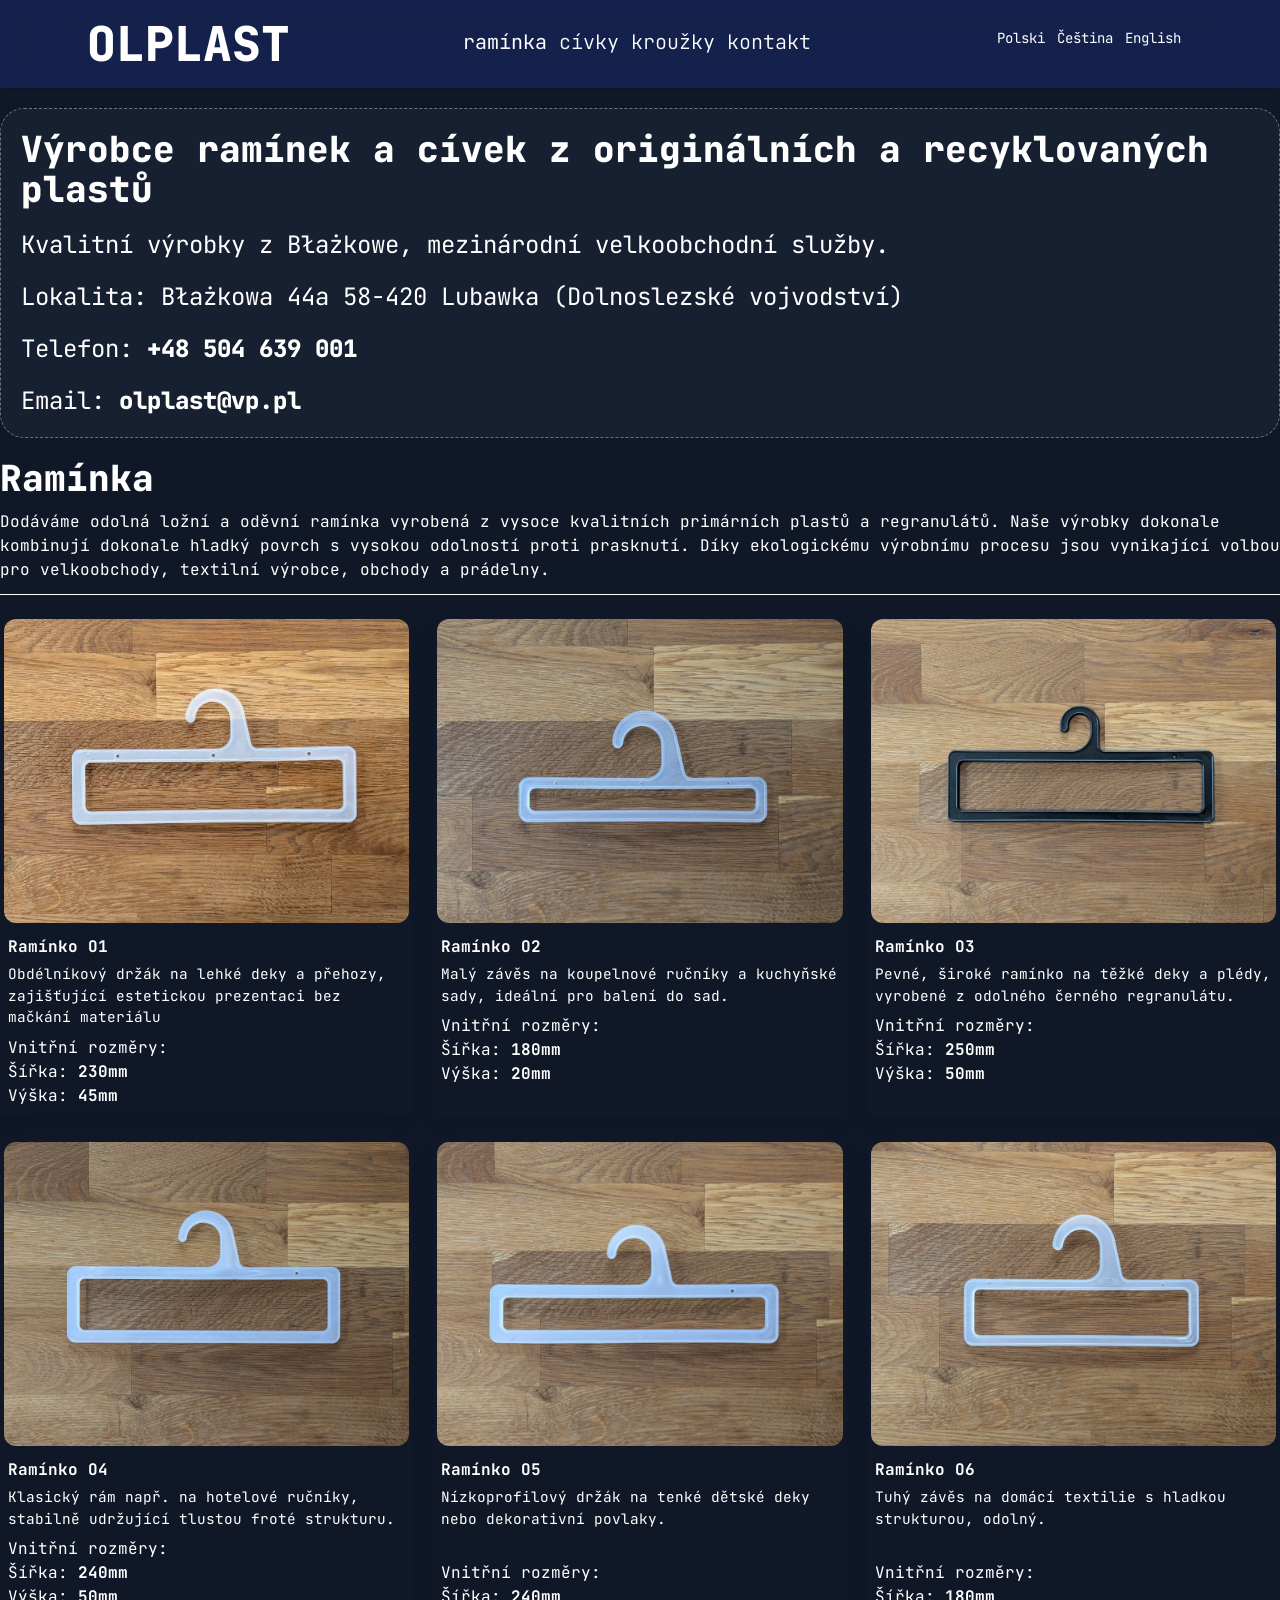
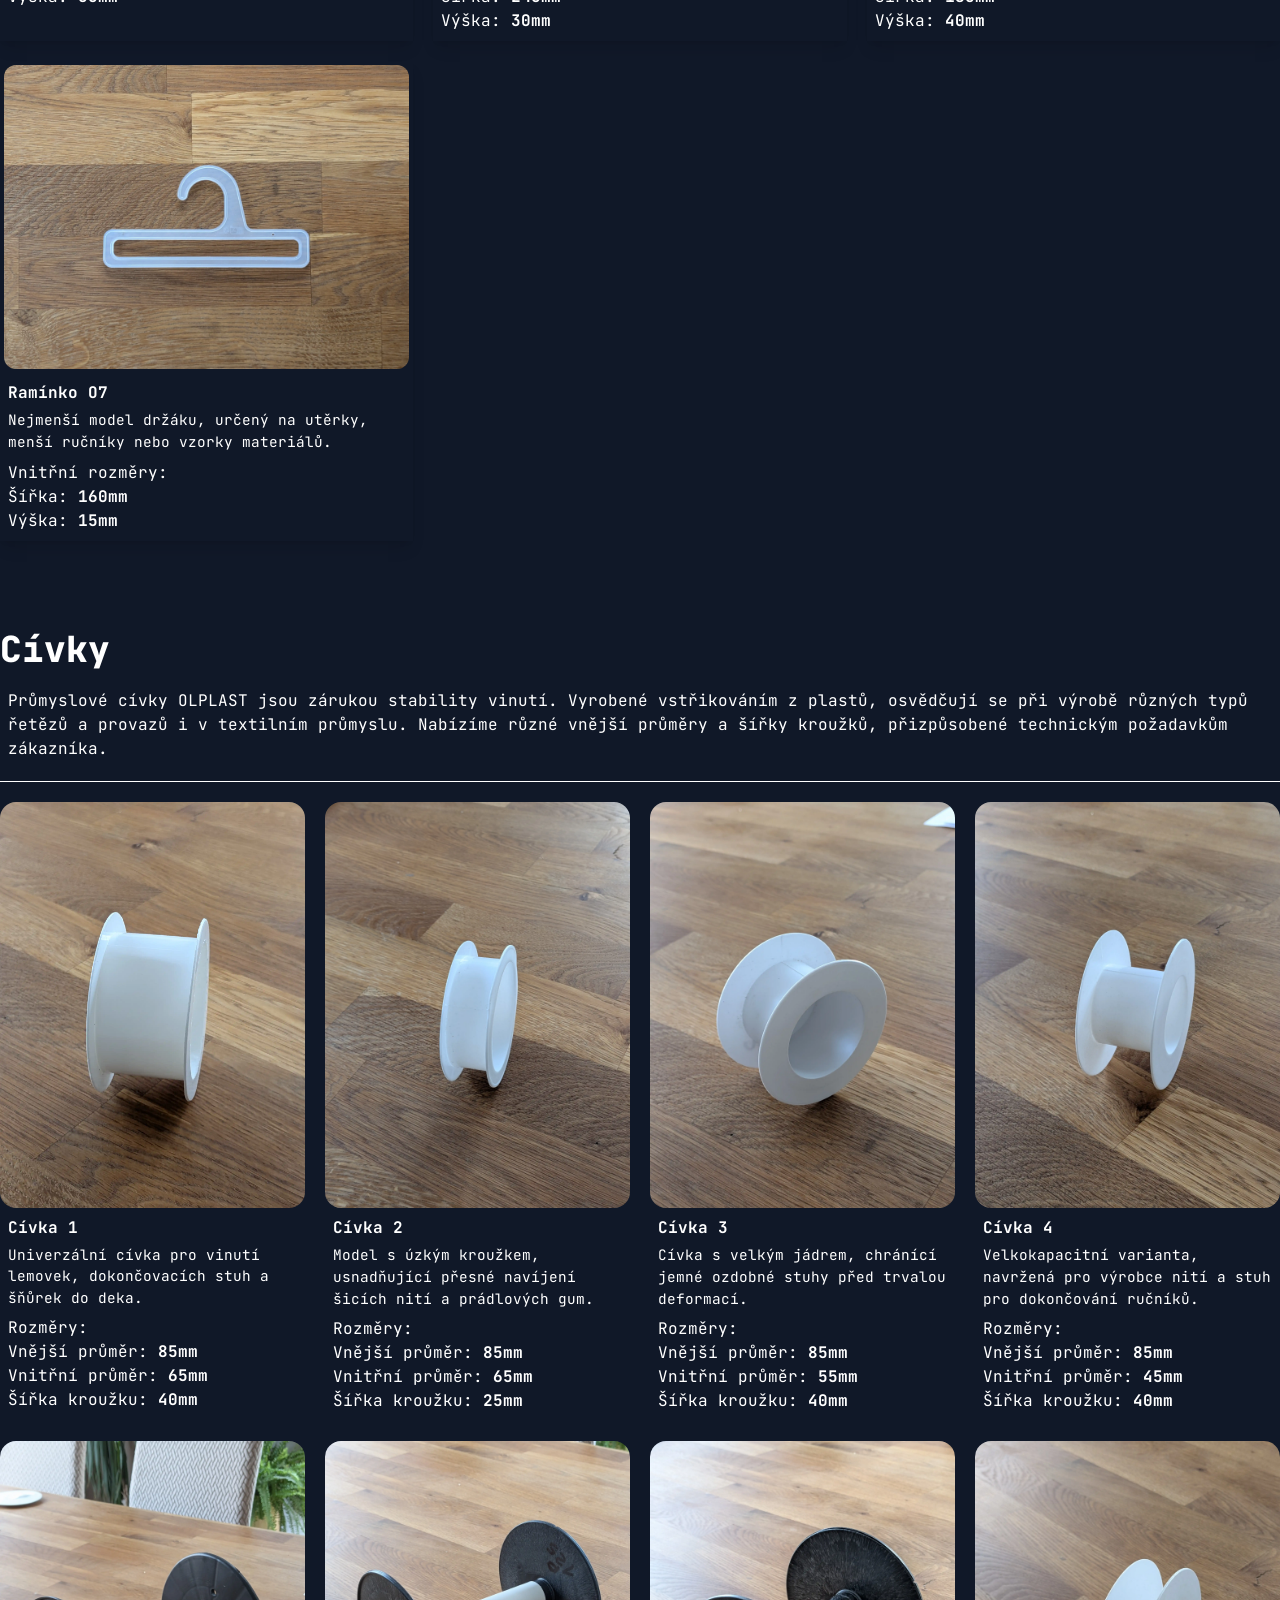
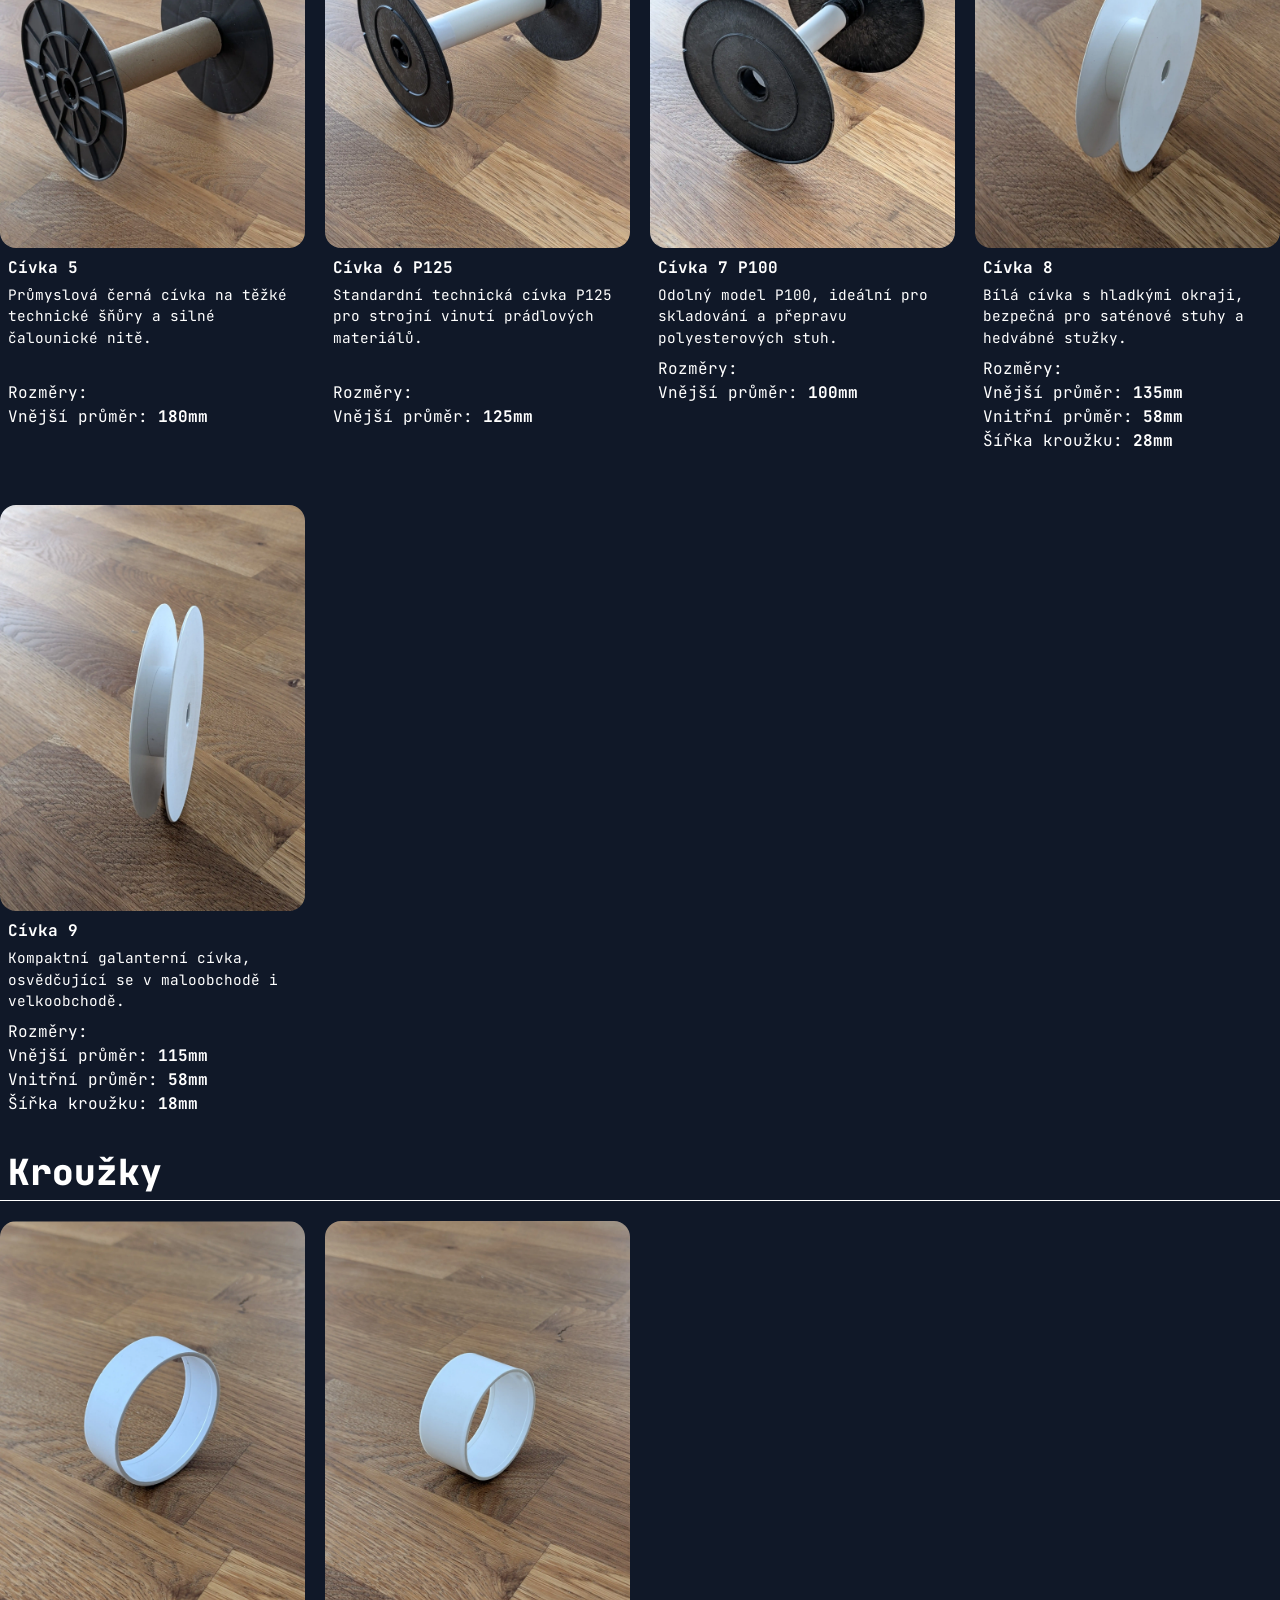
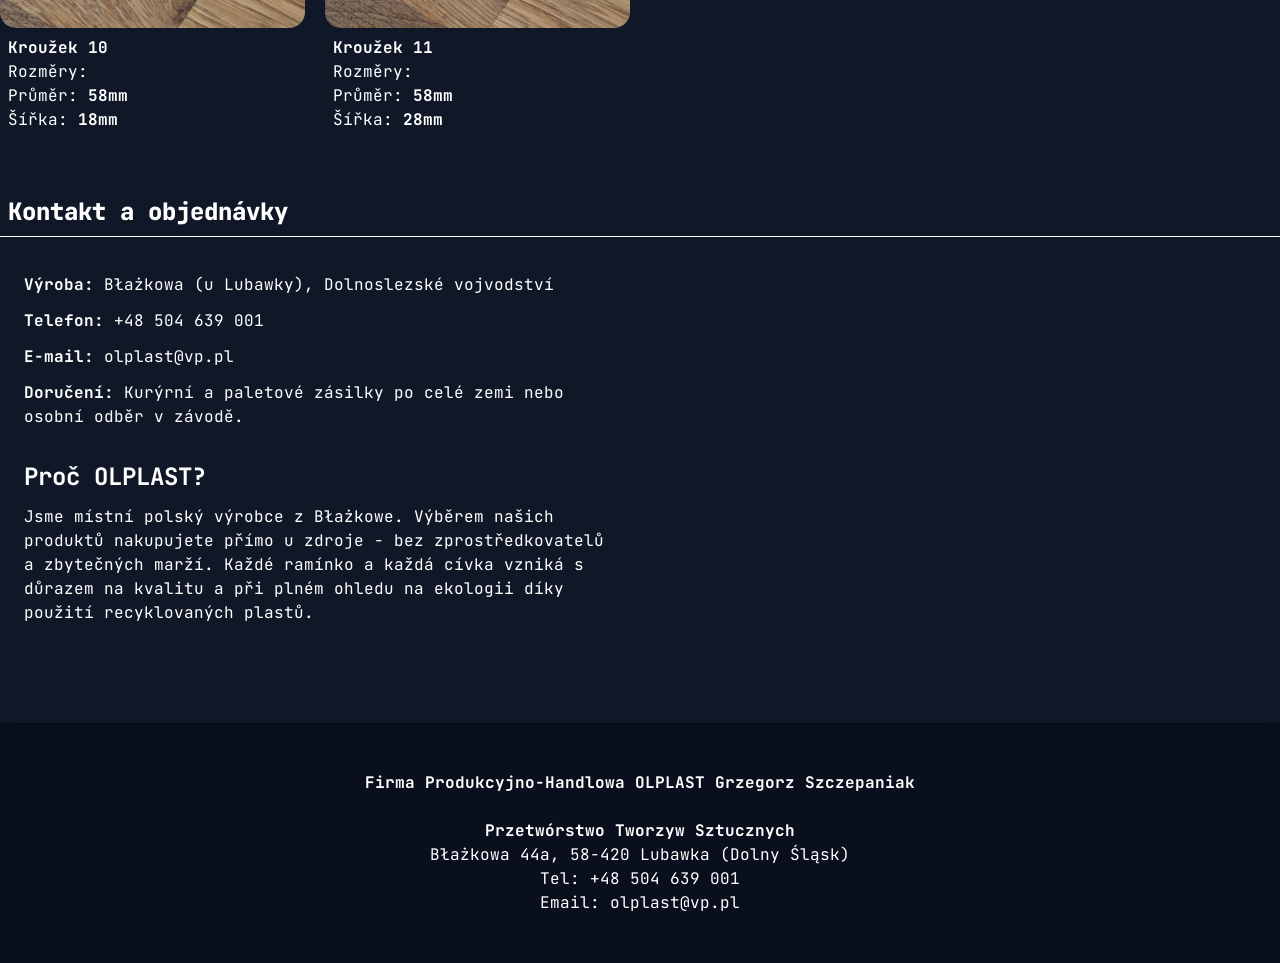
==== commit 65dac783: "multilingual and redesigned index.html" ====
--- a/index_cz.html
+++ b/index_cz.html
@@ -53,9 +53,9 @@
     </div>
 </nav>
 <div class="container w-vw-80 mx-auto px-4 sm:px-0">
-    <div class="my-20 p-5 rounded-3xl bg-gray-800/50 border border-dashed border-gray-500">
+    <div class="my-5 p-5 rounded-3xl bg-gray-800/50 border border-dashed border-gray-500">
         <header class="text-start">
-            <h1 class="font-extrabold text-5xl">
+            <h1 class="font-extrabold text-4xl">
                 Výrobce ramínek a cívek z originálních a recyklovaných plastů
             </h1>
             <p class="mt-5 text-2xl">Kvalitní výrobky z Błażkowe, mezinárodní velkoobchodní služby.</p>
--- a/output.css
+++ b/output.css
@@ -256,6 +256,12 @@
   .my-5 {
     margin-block: calc(var(--spacing) * 5);
   }
+  .my-10 {
+    margin-block: calc(var(--spacing) * 10);
+  }
+  .my-15 {
+    margin-block: calc(var(--spacing) * 15);
+  }
   .my-20 {
     margin-block: calc(var(--spacing) * 20);
   }
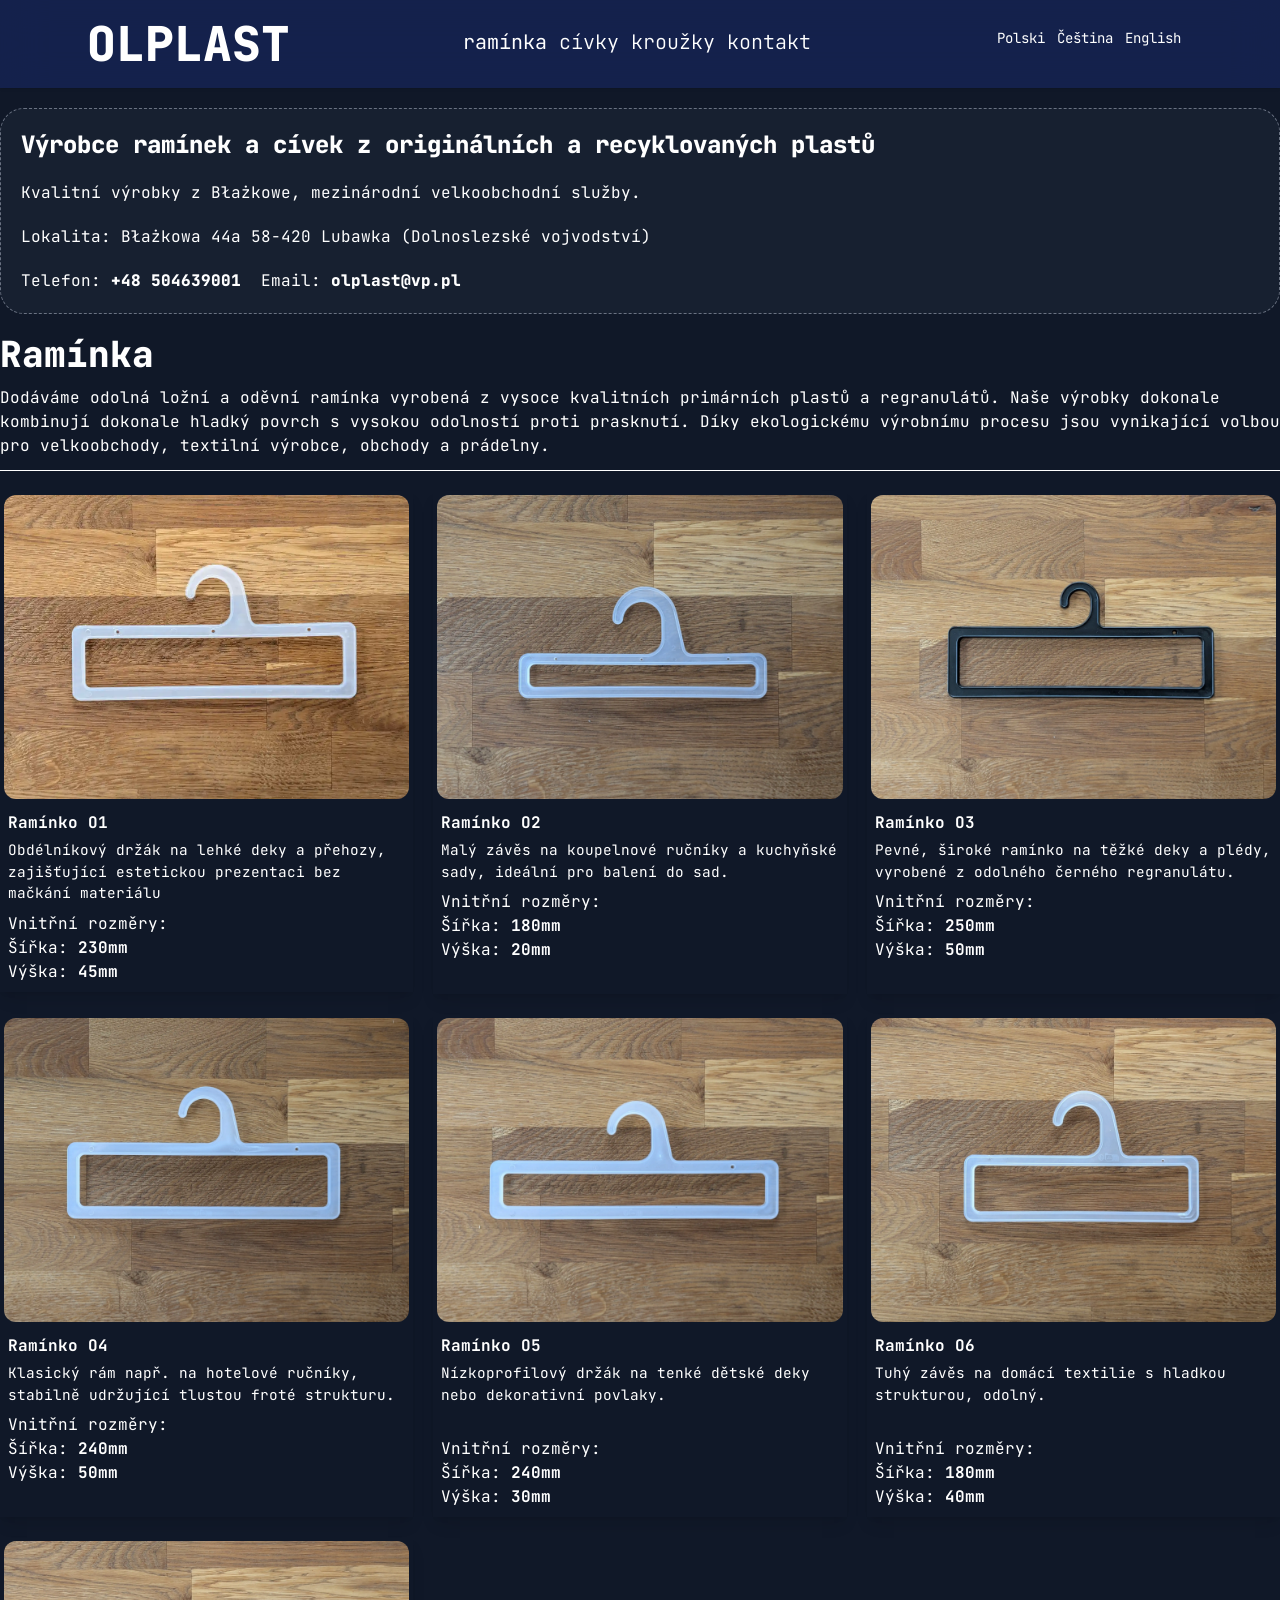
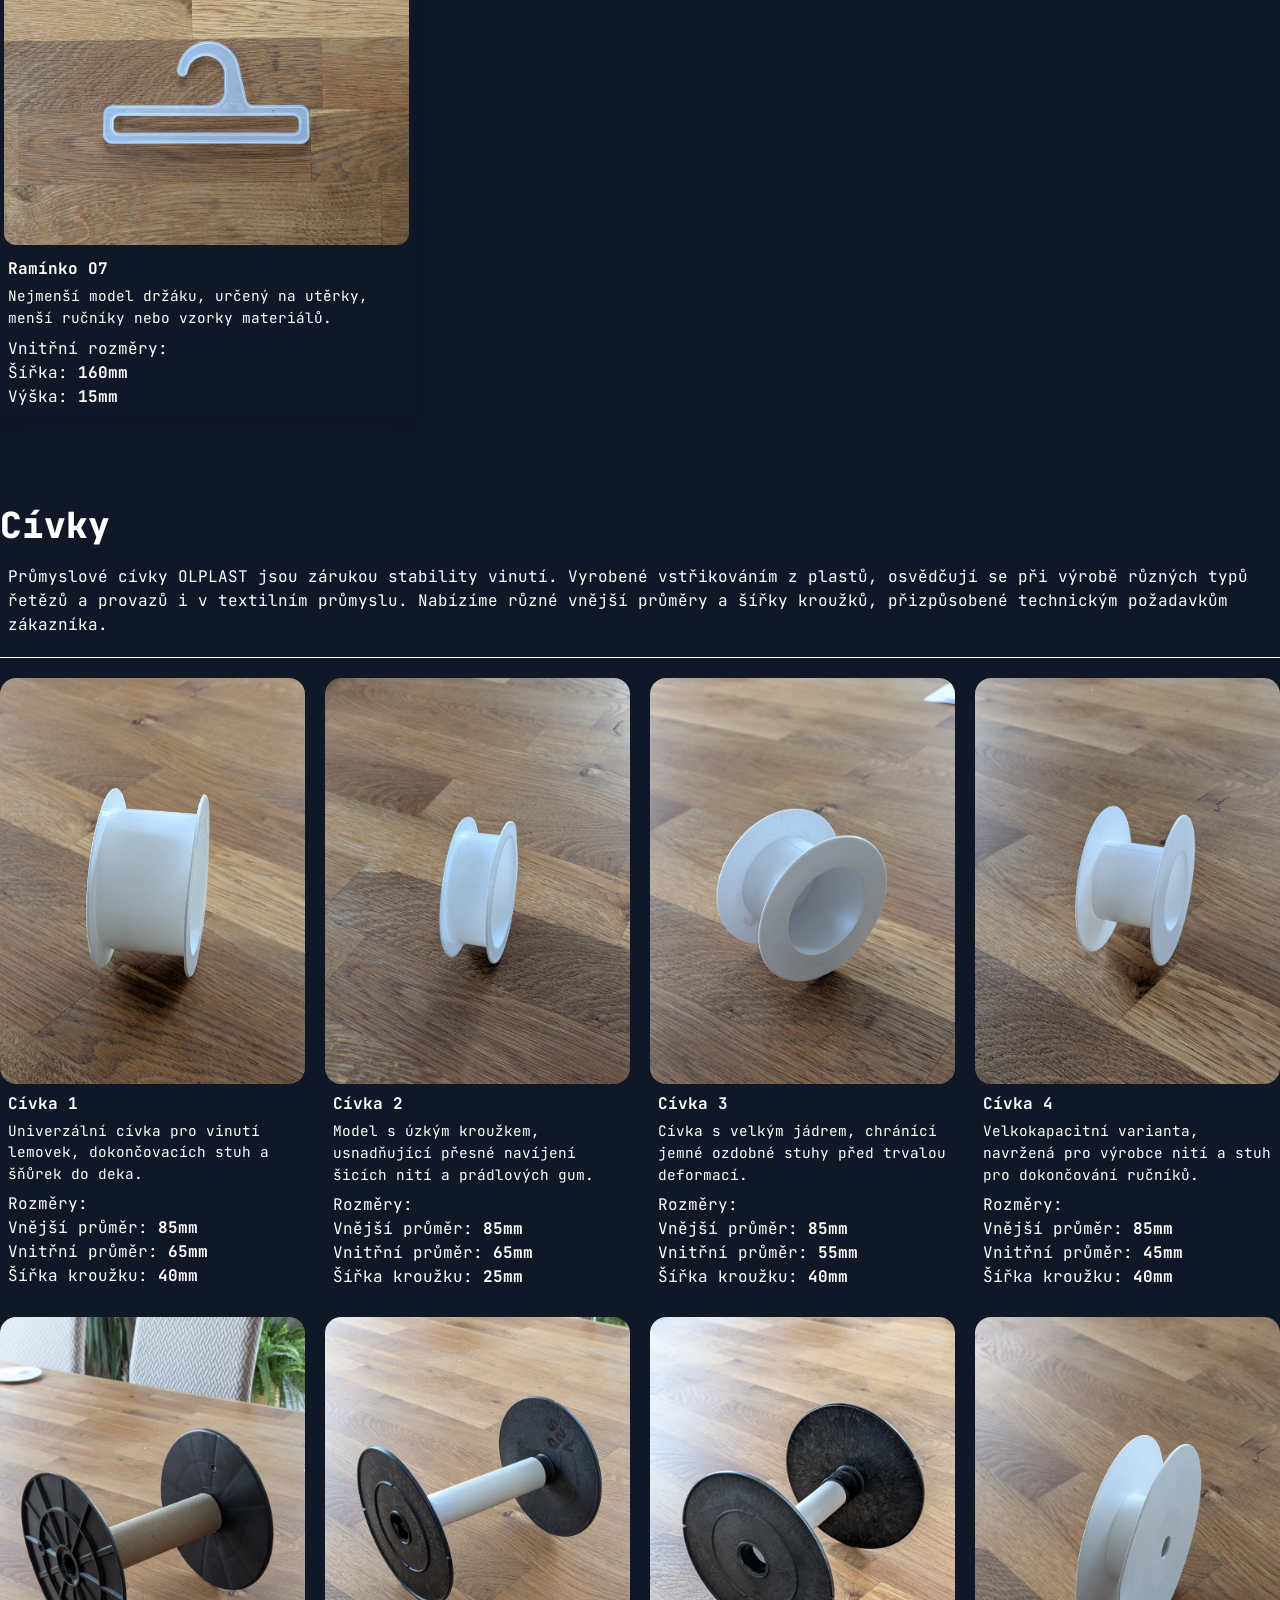
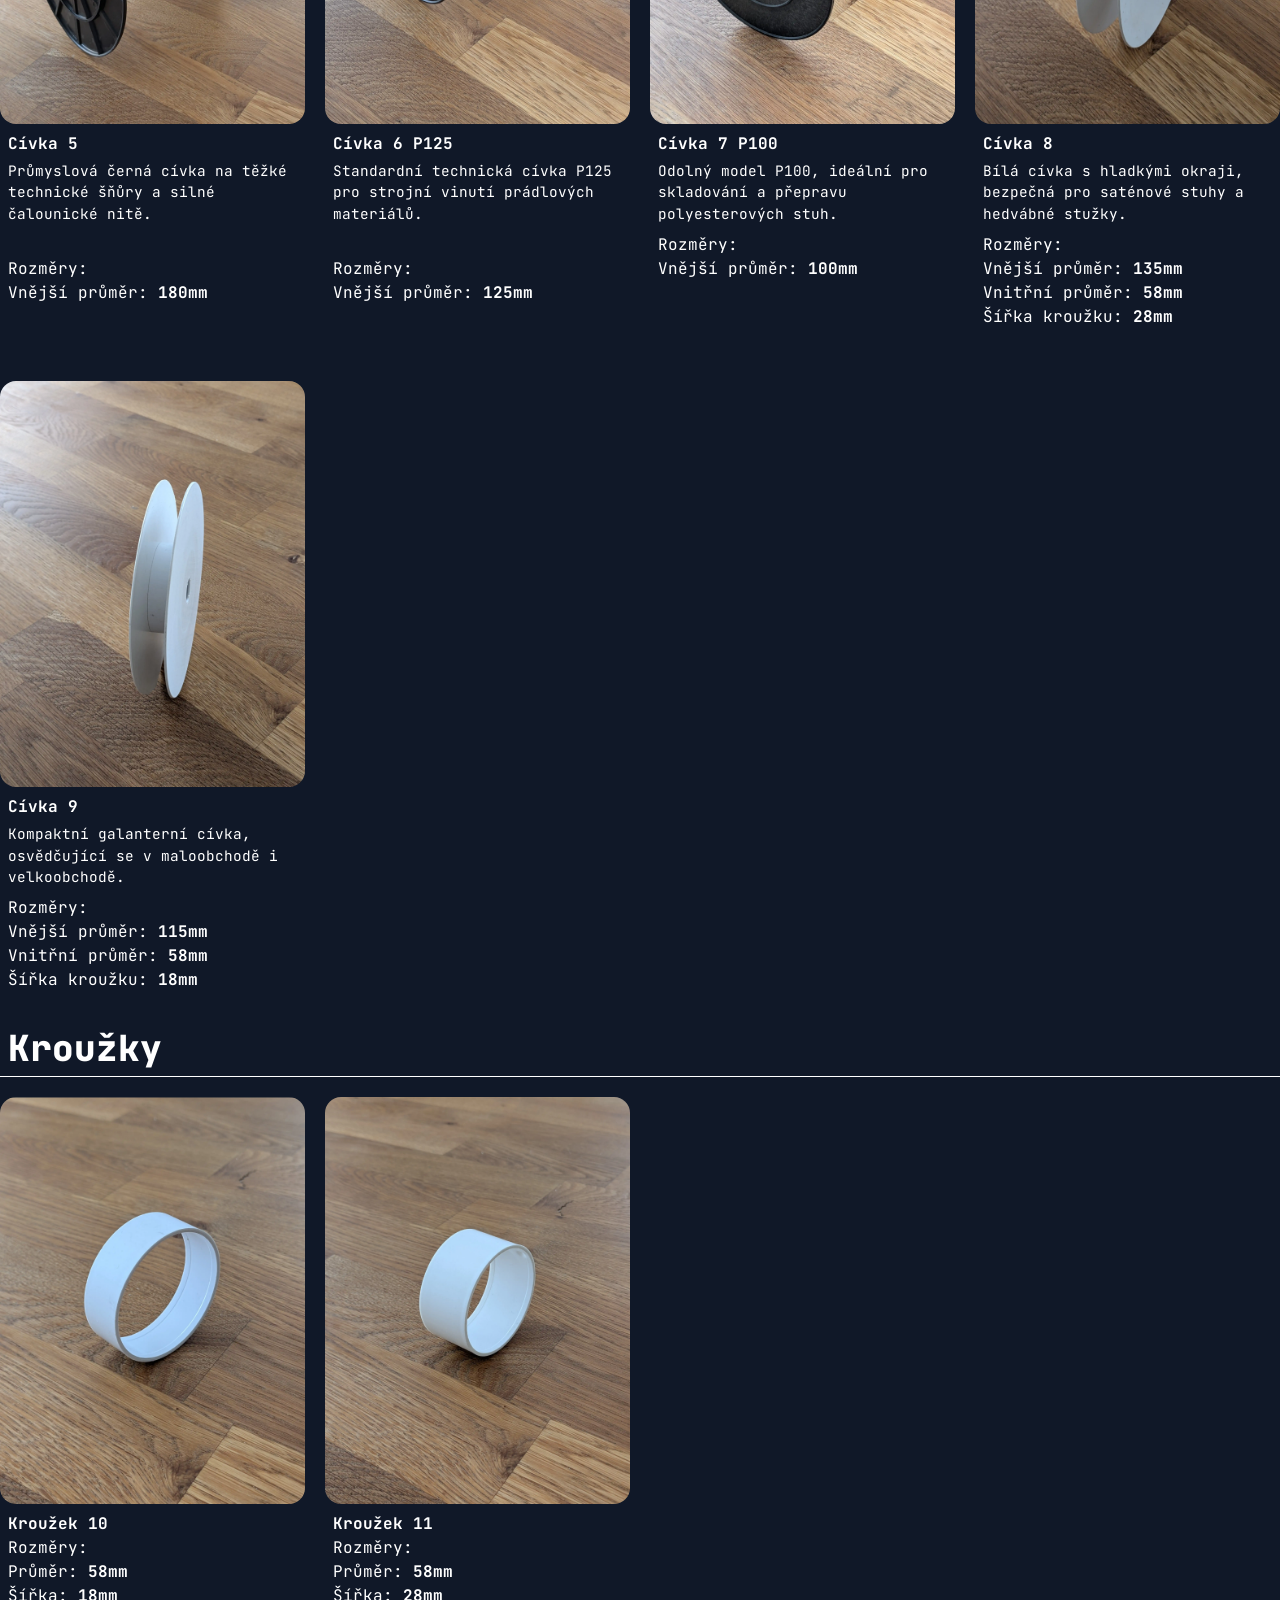
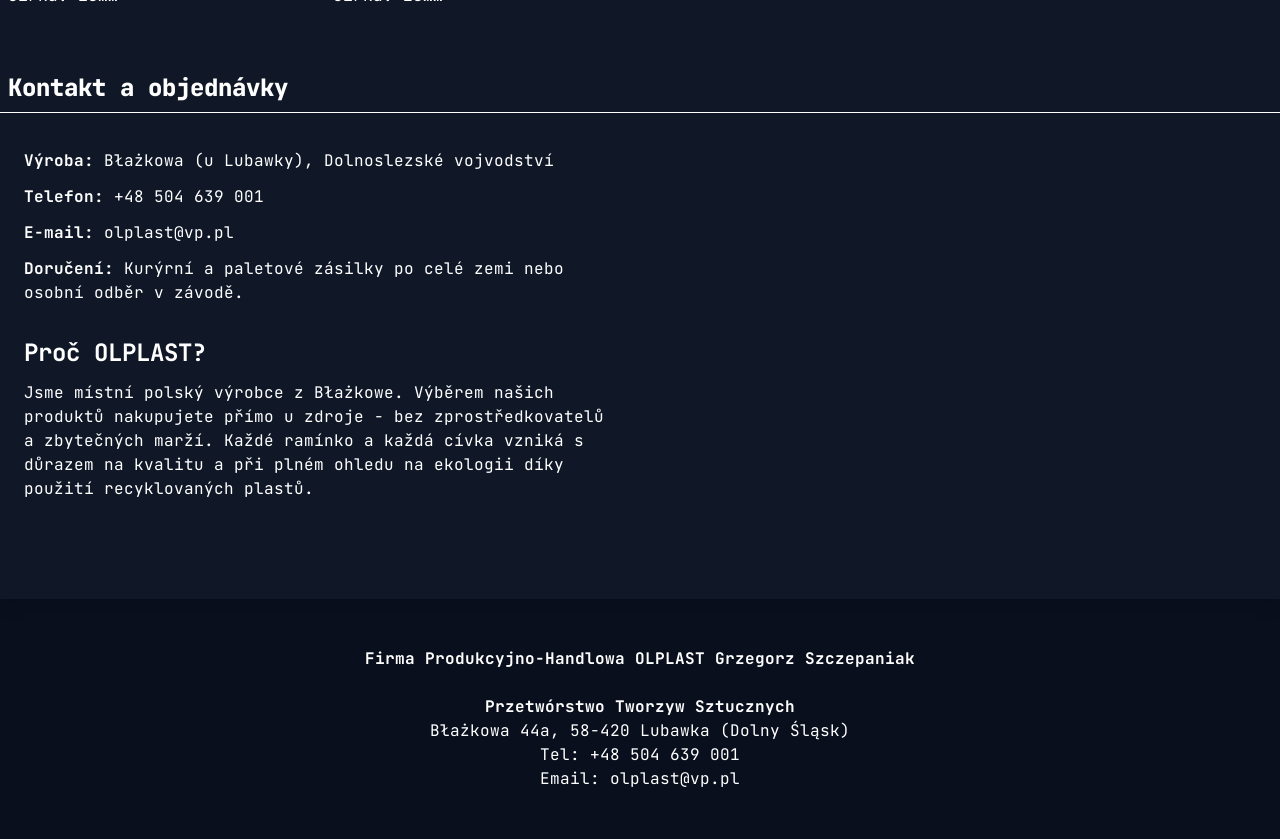
==== commit ddd8ec7a: "multilingual and redesigned index.html" ====
--- a/index_cz.html
+++ b/index_cz.html
@@ -55,13 +55,15 @@
 <div class="container w-vw-80 mx-auto px-4 sm:px-0">
     <div class="my-5 p-5 rounded-3xl bg-gray-800/50 border border-dashed border-gray-500">
         <header class="text-start">
-            <h1 class="font-extrabold text-4xl">
+            <h1 class="font-extrabold text-2xl">
                 Výrobce ramínek a cívek z originálních a recyklovaných plastů
             </h1>
-            <p class="mt-5 text-2xl">Kvalitní výrobky z Błażkowe, mezinárodní velkoobchodní služby.</p>
-            <p class="mt-5 text-2xl">Lokalita: Błażkowa 44a 58-420 Lubawka (Dolnoslezské vojvodství)</p>
-            <p class="mt-5 text-2xl">Telefon: <span class="font-extrabold">+48 504 639 001</span>  </p>
-            <p class="mt-5 text-2xl">Email: <span class="font-extrabold">olplast@vp.pl</span> </p>
+            <p class="mt-5">Kvalitní výrobky z Błażkowe, mezinárodní velkoobchodní služby.</p>
+            <p class="mt-5">Lokalita: Błażkowa 44a 58-420 Lubawka (Dolnoslezské vojvodství)</p>
+            <div class="flex flex-col gap-5">
+                <p class="mt-5">Telefon: <span class="font-extrabold text-pretty">+48 504639001</span>  </p>
+                <p class="mt-5">Email: <span class="font-extrabold">olplast@vp.pl</span> </p>
+            </div>
         </header>
     </div>
 
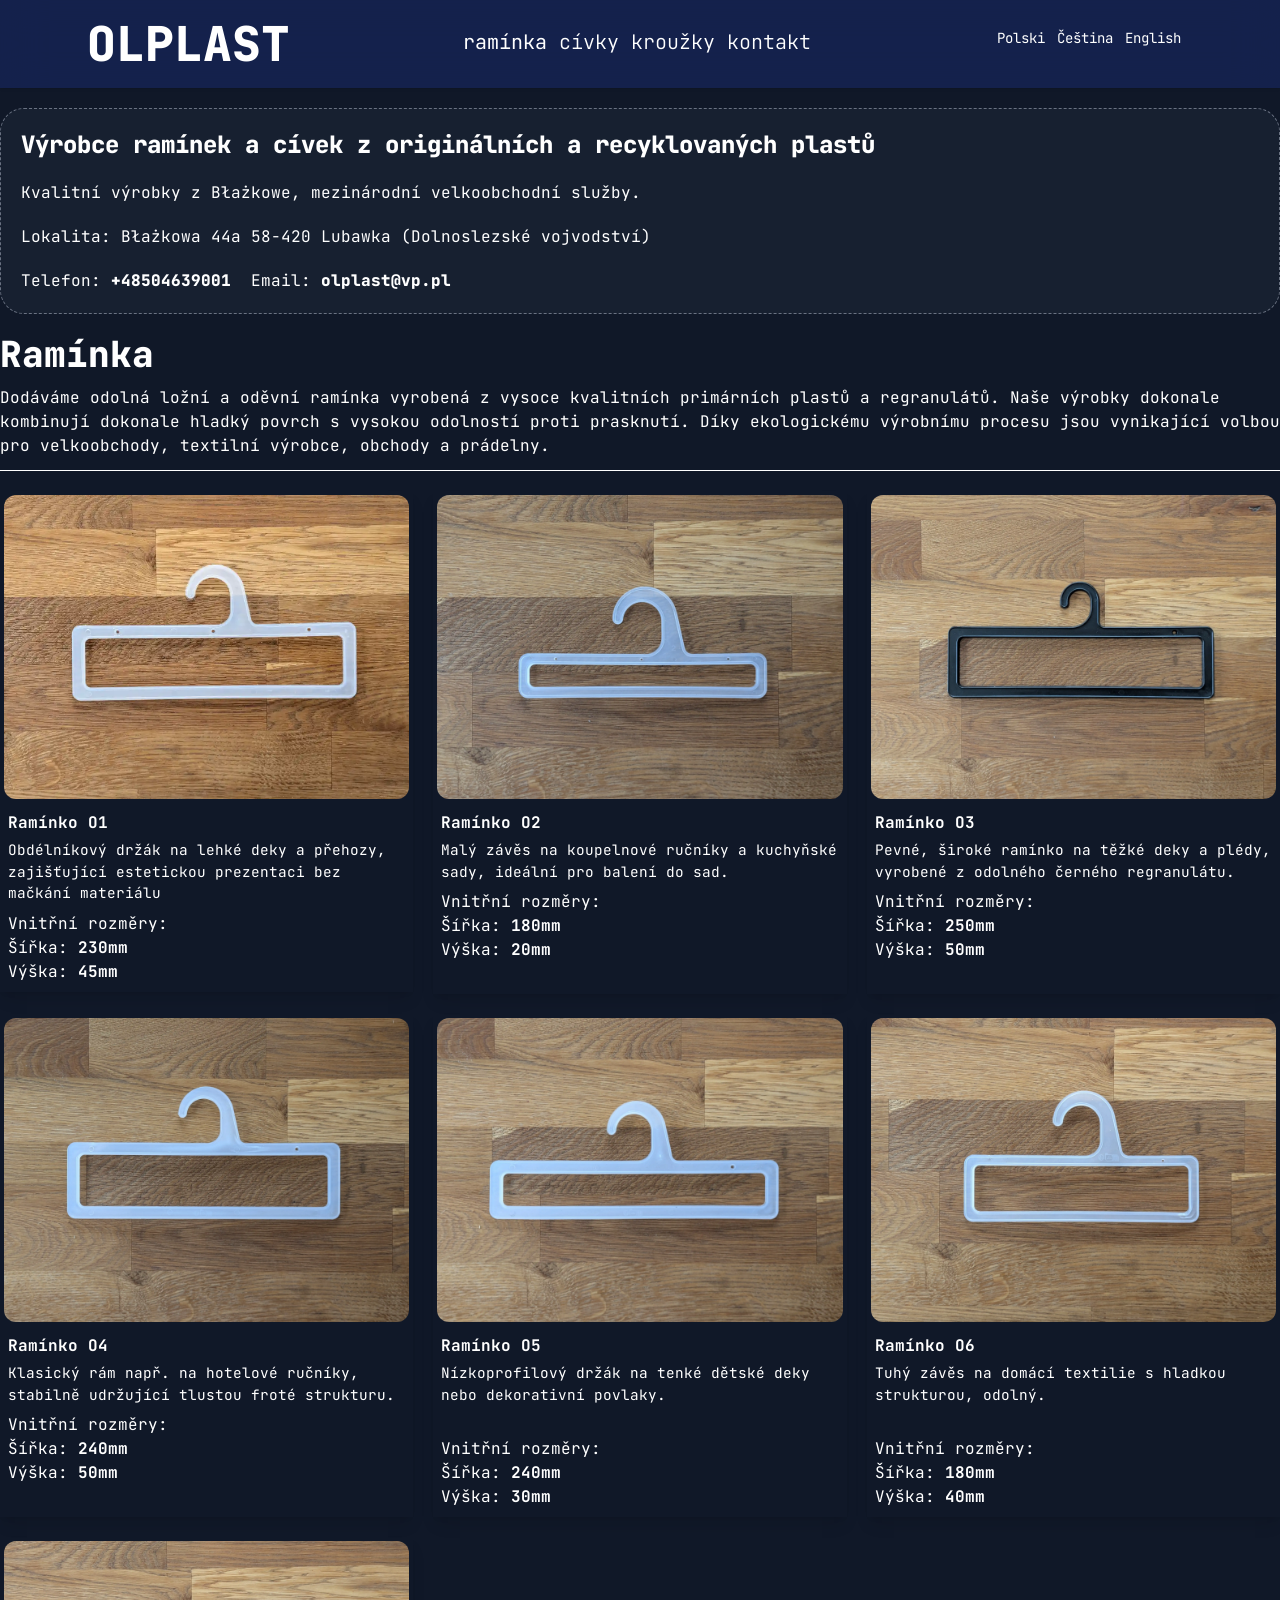
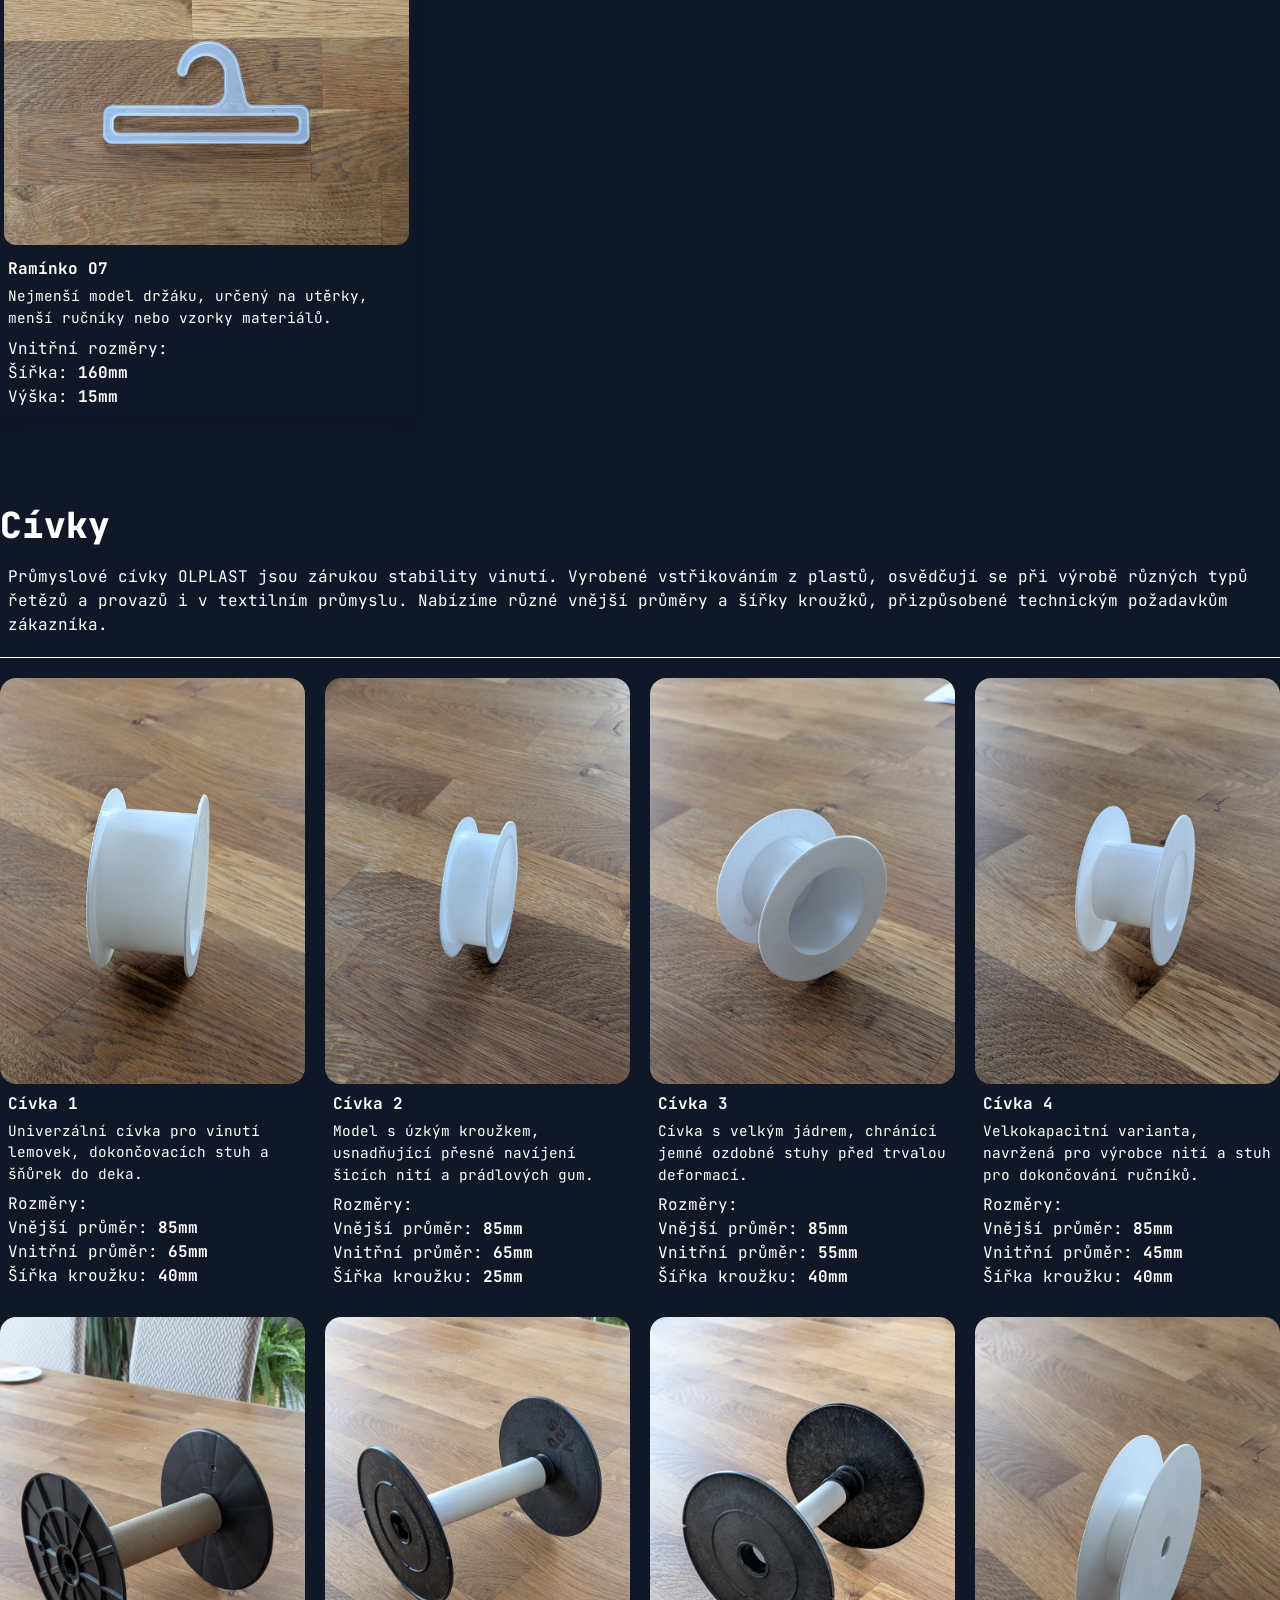
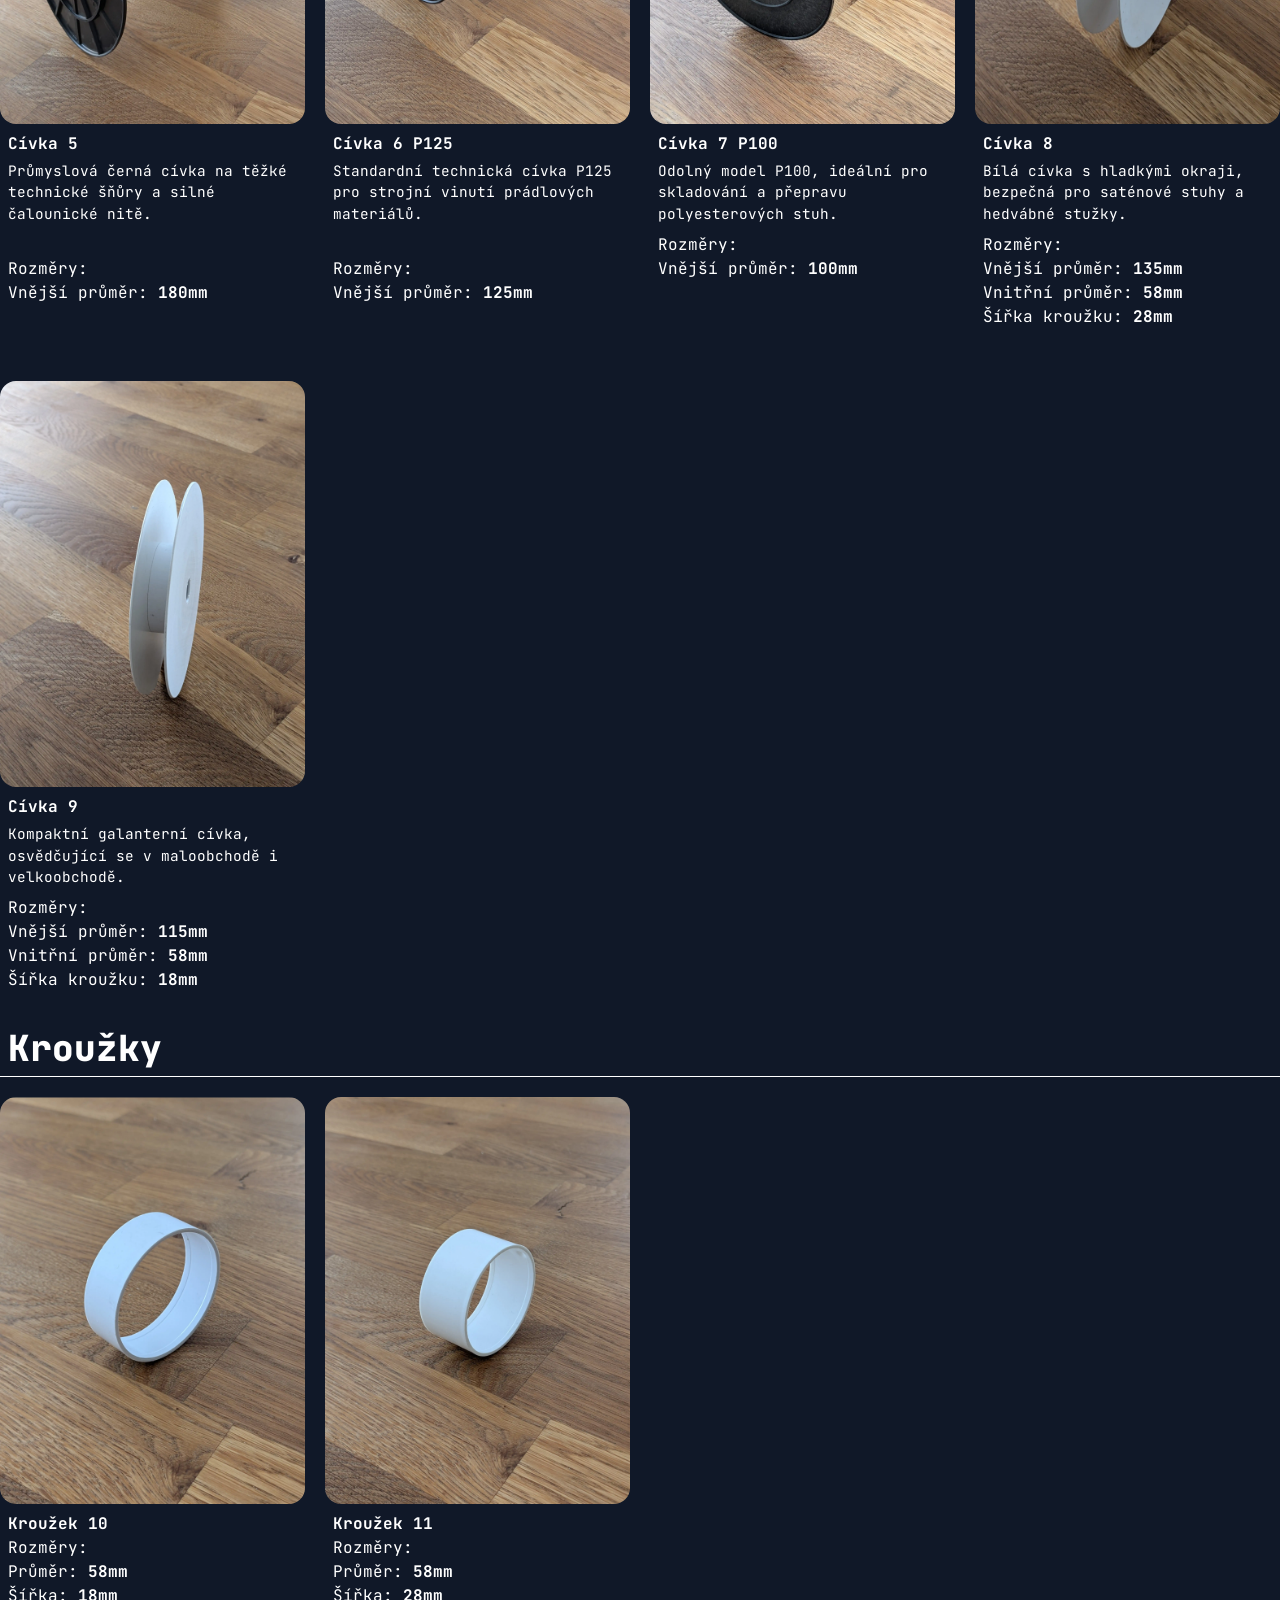
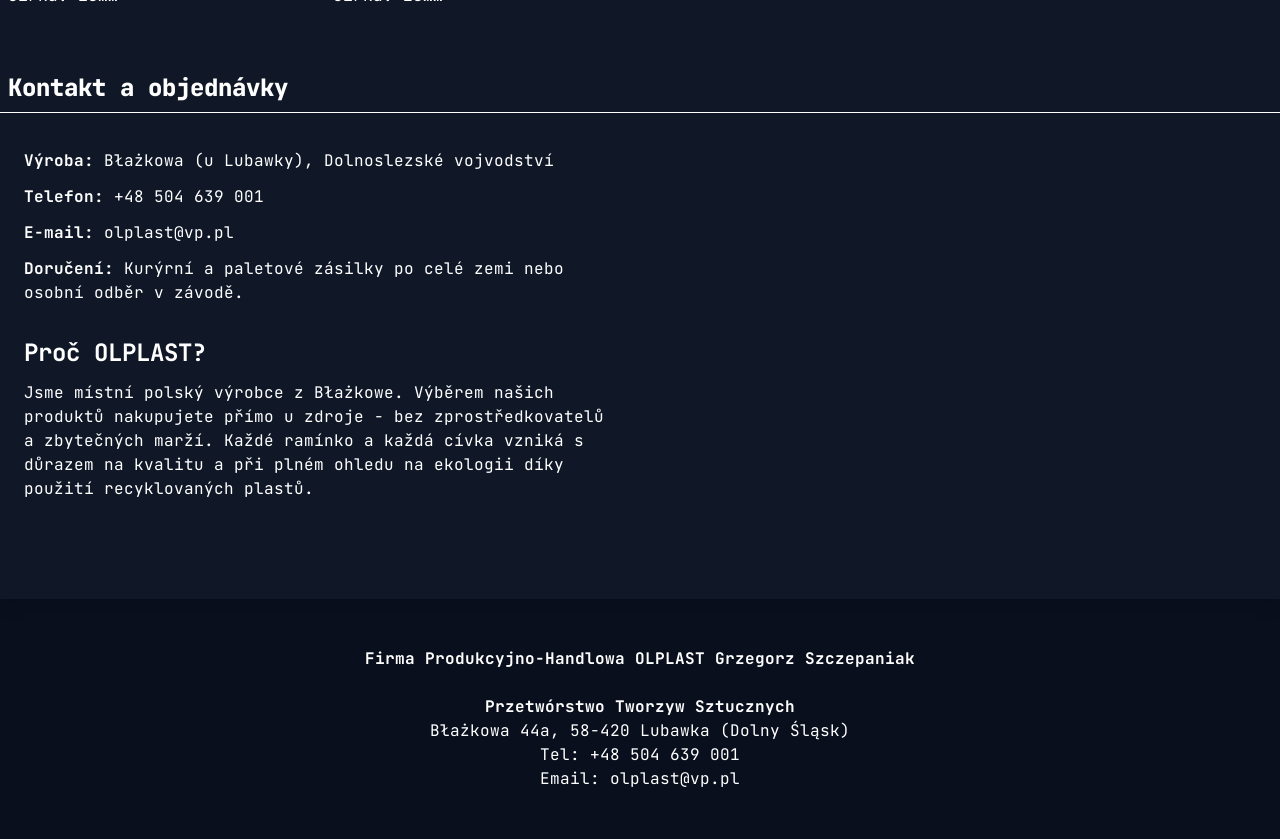
==== commit 1cf8361d: "multilingual and redesigned index.html" ====
--- a/index_cz.html
+++ b/index_cz.html
@@ -61,7 +61,7 @@
             <p class="mt-5">Kvalitní výrobky z Błażkowe, mezinárodní velkoobchodní služby.</p>
             <p class="mt-5">Lokalita: Błażkowa 44a 58-420 Lubawka (Dolnoslezské vojvodství)</p>
             <div class="flex flex-col gap-5">
-                <p class="mt-5">Telefon: <span class="font-extrabold text-pretty">+48 504639001</span>  </p>
+                <p class="mt-5">Telefon: <span class="font-extrabold text-pretty">+48504639001</span>  </p>
                 <p class="mt-5">Email: <span class="font-extrabold">olplast@vp.pl</span> </p>
             </div>
         </header>
